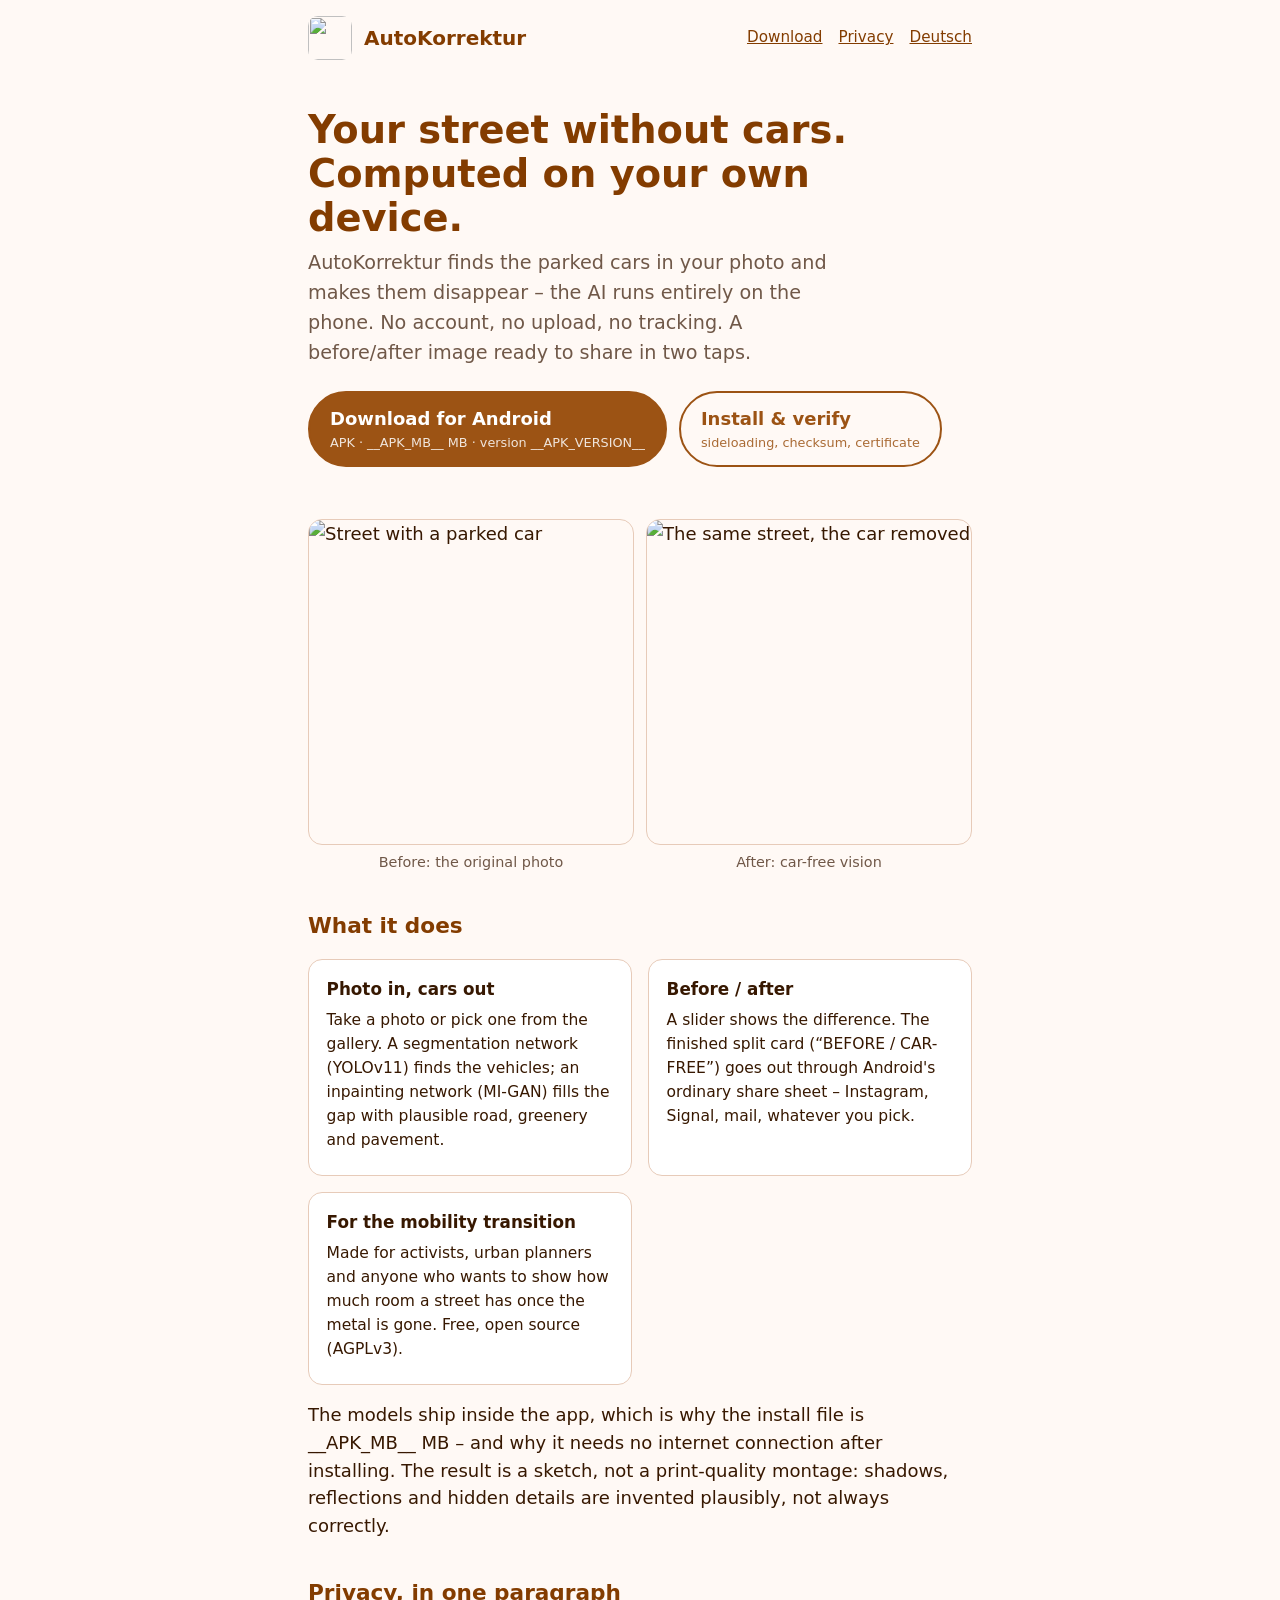
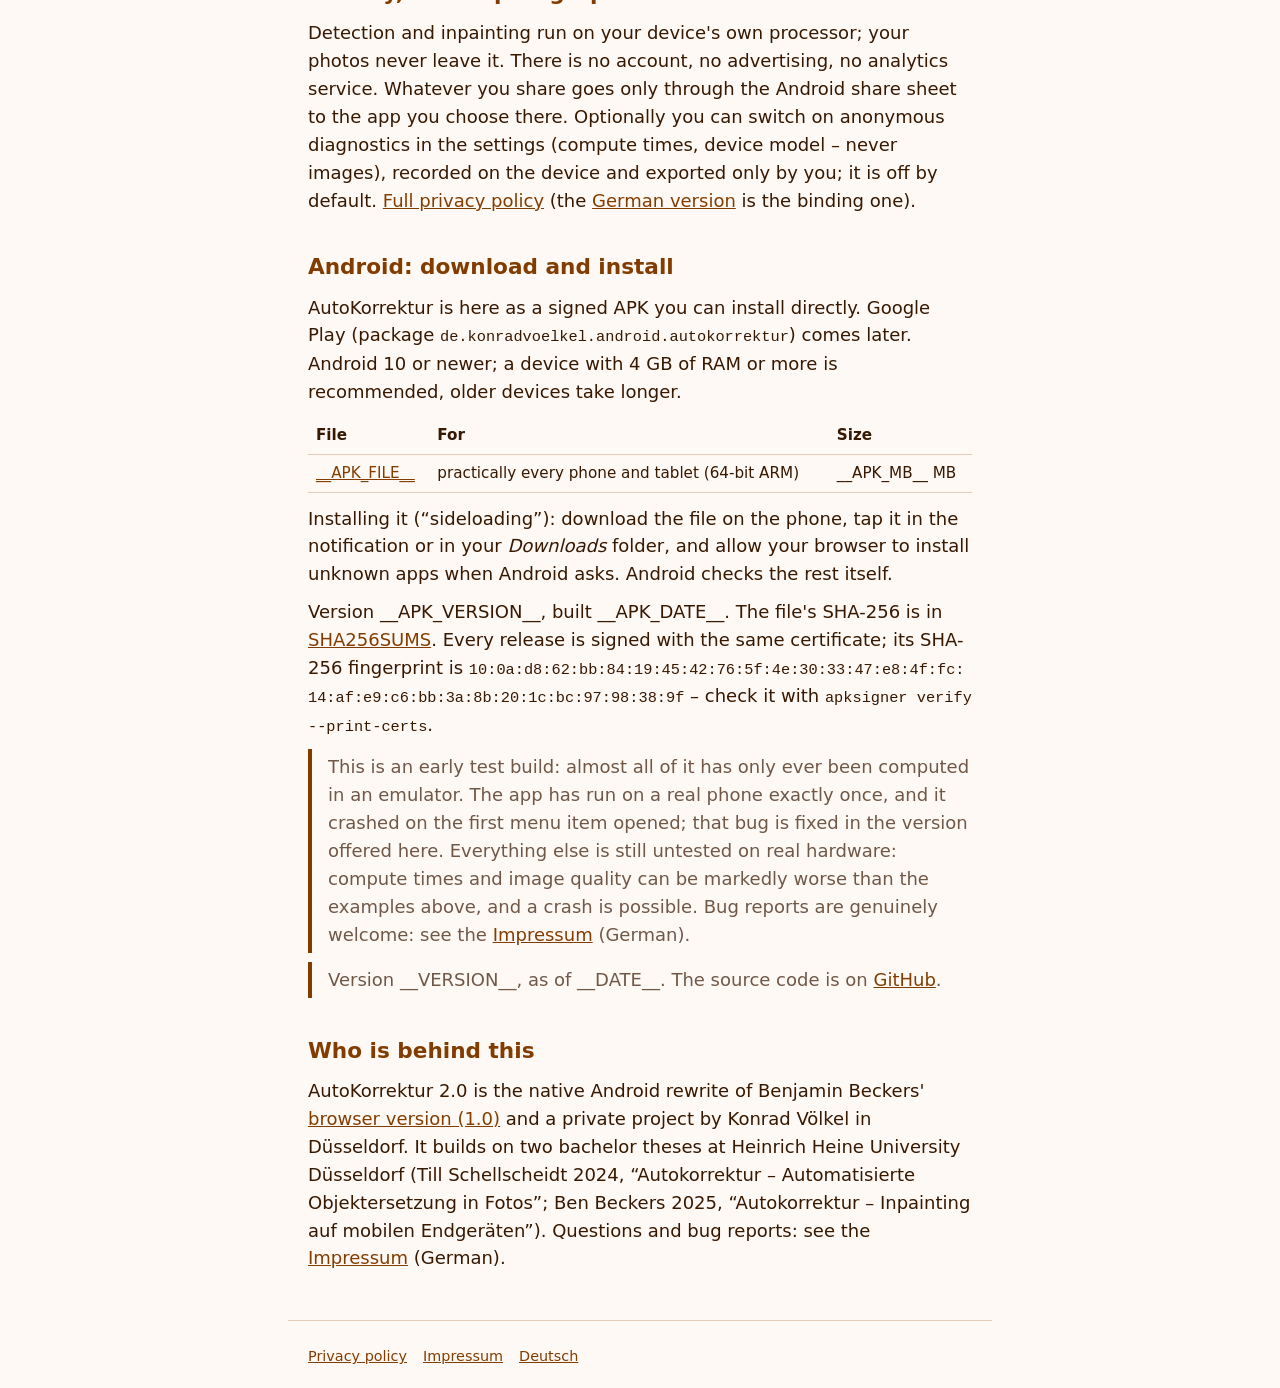
==== site/en.html @ 322f984d "fix(site): the app has run on a phone, so stop saying it hasn't Both landing pages carried "auf echt" ====
<!DOCTYPE html>
<html lang="en">
<head>
<meta charset="utf-8">
<meta name="viewport" content="width=device-width, initial-scale=1">
<title>AutoKorrektur – your street without cars, computed on your own device</title>
<meta name="description" content="AutoKorrektur removes parked cars from your photos – AI inpainting entirely on the phone, no account, no tracking. Share a before/after image. Android app.">
<!-- English version of index.html; the placeholders (double underscores) are filled by site/build.sh. -->
<link rel="stylesheet" href="site.css">
<link rel="icon" href="icons/icon.svg" type="image/svg+xml">
<link rel="alternate" hreflang="de" href="./">
</head>
<body>
<header class="site">
  <img src="icons/icon.svg" alt="" width="44" height="44">
  <a class="name" href="en.html">AutoKorrektur</a>
  <nav><a href="#android">Download</a><a href="privacy-en">Privacy</a><a href="./" lang="de" hreflang="de">Deutsch</a></nav>
</header>
<main>
  <section class="hero">
    <h1>Your street without cars. Computed on your own device.</h1>
    <p class="lede">AutoKorrektur finds the parked cars in your photo and makes them disappear – the AI runs entirely on the phone. No account, no upload, no tracking. A before/after image ready to share in two taps.</p>
    <div class="actions">
      <a class="button primary" href="download/__APK_FILE__">Download for Android<small>APK · __APK_MB__ MB · version __APK_VERSION__</small></a>
      <a class="button secondary" href="#android">Install &amp; verify<small>sideloading, checksum, certificate</small></a>
    </div>
  </section>

  <div class="pair">
    <figure><img src="img/before.png" alt="Street with a parked car" width="640" height="640"><figcaption>Before: the original photo</figcaption></figure>
    <figure><img src="img/after.png" alt="The same street, the car removed" width="640" height="640"><figcaption>After: car-free vision</figcaption></figure>
  </div>

  <h2>What it does</h2>
  <div class="cards">
    <div class="card"><h3>Photo in, cars out</h3><p>Take a photo or pick one from the gallery. A segmentation network (YOLOv11) finds the vehicles; an inpainting network (MI-GAN) fills the gap with plausible road, greenery and pavement.</p></div>
    <div class="card"><h3>Before / after</h3><p>A slider shows the difference. The finished split card (“BEFORE / CAR-FREE”) goes out through Android's ordinary share sheet – Instagram, Signal, mail, whatever you pick.</p></div>
    <div class="card"><h3>For the mobility transition</h3><p>Made for activists, urban planners and anyone who wants to show how much room a street has once the metal is gone. Free, open source (AGPLv3).</p></div>
  </div>
  <p>The models ship inside the app, which is why the install file is __APK_MB__ MB – and why it needs no internet connection after installing. The result is a sketch, not a print-quality montage: shadows, reflections and hidden details are invented plausibly, not always correctly.</p>

  <h2>Privacy, in one paragraph</h2>
  <p>Detection and inpainting run on your device's own processor; your photos never leave it. There is no account, no advertising, no analytics service. Whatever you share goes only through the Android share sheet to the app you choose there. Optionally you can switch on anonymous diagnostics in the settings (compute times, device model – never images), recorded on the device and exported only by you; it is off by default. <a href="privacy-en">Full privacy policy</a> (the <a href="privacy" lang="de">German version</a> is the binding one).</p>

  <h2 id="android">Android: download and install</h2>
  <p>AutoKorrektur is here as a signed APK you can install directly. Google Play (package <code>de.konradvoelkel.android.autokorrektur</code>) comes later. Android 10 or newer; a device with 4 GB of RAM or more is recommended, older devices take longer.</p>
  <table>
    <tr><th>File</th><th>For</th><th>Size</th></tr>
    <tr><td><a href="download/__APK_FILE__">__APK_FILE__</a></td><td>practically every phone and tablet (64-bit ARM)</td><td>__APK_MB__ MB</td></tr>
  </table>
  <p>Installing it (“sideloading”): download the file on the phone, tap it in the notification or in your <em>Downloads</em> folder, and allow your browser to install unknown apps when Android asks. Android checks the rest itself.</p>
  <p>Version __APK_VERSION__, built __APK_DATE__. The file's SHA-256 is in <a href="download/SHA256SUMS">SHA256SUMS</a>. Every release is signed with the same certificate; its SHA-256 fingerprint is <span class="mono sum">10:0a:d8:62:bb:84:19:45:42:76:5f:4e:30:33:47:e8:4f:fc:14:af:e9:c6:bb:3a:8b:20:1c:bc:97:98:38:9f</span> – check it with <code>apksigner verify --print-certs</code>.</p>
  <p class="note">This is an early test build: almost all of it has only ever been computed in an emulator. The app has run on a real phone exactly once, and it crashed on the first menu item opened; that bug is fixed in the version offered here. Everything else is still untested on real hardware: compute times and image quality can be markedly worse than the examples above, and a crash is possible. Bug reports are genuinely welcome: see the <a href="impressum">Impressum</a> (German).</p>
  <p class="note">Version __VERSION__, as of __DATE__. The source code is on <a href="https://github.com/konradvoelkel/AutoKorrektur">GitHub</a>.</p>

  <h2>Who is behind this</h2>
  <p>AutoKorrektur 2.0 is the native Android rewrite of Benjamin Beckers' <a href="https://github.com/BenB2/AutoKorrektur">browser version (1.0)</a> and a private project by Konrad Völkel in Düsseldorf. It builds on two bachelor theses at Heinrich Heine University Düsseldorf (Till Schellscheidt 2024, “Autokorrektur – Automatisierte Objektersetzung in Fotos”; Ben Beckers 2025, “Autokorrektur – Inpainting auf mobilen Endgeräten”). Questions and bug reports: see the <a href="impressum">Impressum</a> (German).</p>
</main>
<footer class="site">
  <a href="privacy-en">Privacy policy</a><a href="impressum">Impressum</a><a href="./" lang="de">Deutsch</a>
</footer>
</body>
</html>
---- site/site.css ----
/* autokorrektur.org -- the landing, privacy and Impressum pages. Palette: BRANDING.md, hue 55°
   (orange). Every tone is oklch(L C 55) with only L and C moved; if something doesn't fit, move
   L/C for the whole set instead of patching one value. No external resource (the site's CSP is
   default-src 'self', server repo role autokorrektur). Same layout as laberampel.de's site.css. */
:root {
  color-scheme: light dark;
  --brand: oklch(0.52 0.12 55);          /* #9c5313 -- white on it is 5.7:1 */
  --primary: oklch(0.52 0.12 55);
  --on-primary: #fff;
  --primary-container: oklch(0.95 0.03 55);
  --bg: oklch(0.985 0.008 55);
  --surface: #fff;
  --surface-2: oklch(0.95 0.03 55);
  --ink: oklch(0.25 0.06 55);
  --muted: oklch(0.48 0.04 55);
  --outline: oklch(0.86 0.04 55);
  --accent: oklch(0.44 0.12 55);
  --focus: #0072B2;
  --font: system-ui, -apple-system, "Segoe UI", Roboto, "Noto Sans", sans-serif;
}
@media (prefers-color-scheme: dark) {
  :root { --primary: oklch(0.75 0.12 55); --on-primary: oklch(0.25 0.06 55);
    --primary-container: oklch(0.38 0.09 55);
    --bg: oklch(0.18 0.02 55); --surface: oklch(0.22 0.025 55); --surface-2: oklch(0.26 0.03 55);
    --ink: oklch(0.93 0.02 55); --muted: oklch(0.75 0.02 55);
    --outline: oklch(0.35 0.03 55); --accent: oklch(0.75 0.12 55); }
}
* { box-sizing: border-box; }
body { margin: 0; background: var(--bg); color: var(--ink); font: 18px/1.55 var(--font); }
a { color: var(--accent); }
a:focus-visible, .button:focus-visible { outline: 3px solid var(--focus); outline-offset: 2px; }
main, header.site, footer.site { max-width: 44rem; margin-inline: auto; padding-inline: 1.25rem; }
/* flex-wrap, and a nav that drops to its own full-width row once it no longer fits beside the
   name: without it the three nav links pushed the header to 480 px and every page scrolled
   sideways on a 375 px phone -- the whole site, not just the landing page. */
header.site { display: flex; align-items: center; gap: .75rem; padding-block: 1rem; flex-wrap: wrap; }
header.site img { width: 44px; height: 44px; border-radius: 10px; }
header.site .name { font-weight: 700; font-size: 1.25rem; color: var(--accent); text-decoration: none; }
header.site nav { margin-left: auto; font-size: .95rem; display: flex; flex-wrap: wrap; gap: 0 1rem; }
header.site nav a { margin-left: 0; }
@media (max-width: 26rem) { header.site nav { margin-left: 0; width: 100%; } }
.hero { padding: 2rem 0 1rem; }
.hero h1 { font-size: 2.4rem; line-height: 1.15; margin: 0 0 .5rem; color: var(--accent); }
.hero .lede { font-size: 1.2rem; color: var(--muted); margin: 0 0 1.5rem; max-width: 34rem; }
.actions { display: flex; flex-wrap: wrap; gap: .75rem; margin: 1rem 0; }
.button { display: inline-block; padding: .75rem 1.25rem; border-radius: 999px; font-weight: 600;
  text-decoration: none; border: 2px solid var(--primary); }
.button.primary { background: var(--primary); color: var(--on-primary); }
.button.secondary { color: var(--primary); background: transparent; }
.button small { display: block; font-weight: 400; font-size: .8rem; opacity: .85; }
h2 { font-size: 1.35rem; margin: 2.25rem 0 .5rem; color: var(--accent); }
h3 { font-size: 1.05rem; margin: 1.25rem 0 .25rem; }
/* German compounds do not fit a 375 px phone at heading sizes: "Datenschutzerklärung" alone
   pushed /privacy 5 px wide. hyphens: auto breaks them at syllables where the browser has the
   dictionary (the pages carry lang=de/en); break-word is only the net that keeps the page from
   scrolling sideways when it does not, and the smaller headings below keep it from firing. */
h1, h2, h3 { overflow-wrap: break-word; hyphens: auto; }
p, li { margin: .6rem 0; }
.note { border-left: 4px solid var(--accent); padding: .25rem 0 .25rem 1rem; color: var(--muted); }
.cards { display: grid; gap: 1rem; grid-template-columns: repeat(auto-fit, minmax(14rem, 1fr)); margin: 1rem 0; }
.card { background: var(--surface); border: 1px solid var(--outline); border-radius: 14px; padding: 1rem 1.1rem; }
.card h3 { margin-top: 0; }
.card p { margin: .4rem 0; font-size: .97rem; }
/* before/after pair from media/ */
.pair { display: grid; gap: .75rem; grid-template-columns: repeat(auto-fit, minmax(14rem, 1fr)); margin: 1.25rem 0; }
.pair figure { margin: 0; }
.pair img { width: 100%; height: auto; border-radius: 14px; border: 1px solid var(--outline); display: block; }
.pair figcaption { font-size: .9rem; color: var(--muted); text-align: center; margin-top: .35rem; }
/* overflow-wrap: the package name is one 38-character token and pushed the landing pages past
   the edge on a 320 px phone. */
code, .mono { font-family: ui-monospace, SFMono-Regular, Menlo, Consolas, monospace; font-size: .85em;
  overflow-wrap: anywhere; }
.sum { word-break: break-all; }
table { border-collapse: collapse; width: 100%; font-size: .95rem; margin: .75rem 0; }
th, td { text-align: left; padding: .4rem .5rem; border-bottom: 1px solid var(--outline); vertical-align: top; }
footer.site { margin-top: 3rem; padding-block: 1.5rem; border-top: 1px solid var(--outline); color: var(--muted); font-size: .9rem; }
footer.site a { margin-right: 1rem; }
/* privacy*.html are pandoc output: give their title the hero look */
.doc h1 { font-size: 2rem; line-height: 1.2; margin: 1.5rem 0 .5rem; color: var(--accent); }
.doc h2 { font-size: 1.3rem; }
.doc hr { border: 0; border-top: 1px solid var(--outline); margin: 1.5rem 0; }
address { font-style: normal; }

/* Phone width. Last in the file on purpose: `.doc h1` is defined further up but *after* where this
   block used to sit, and on equal specificity the later rule wins -- the override silently did
   nothing until it moved down here. */
@media (max-width: 26rem) {
  .hero h1 { font-size: 2rem; }
  .doc h1 { font-size: 1.6rem; }
}
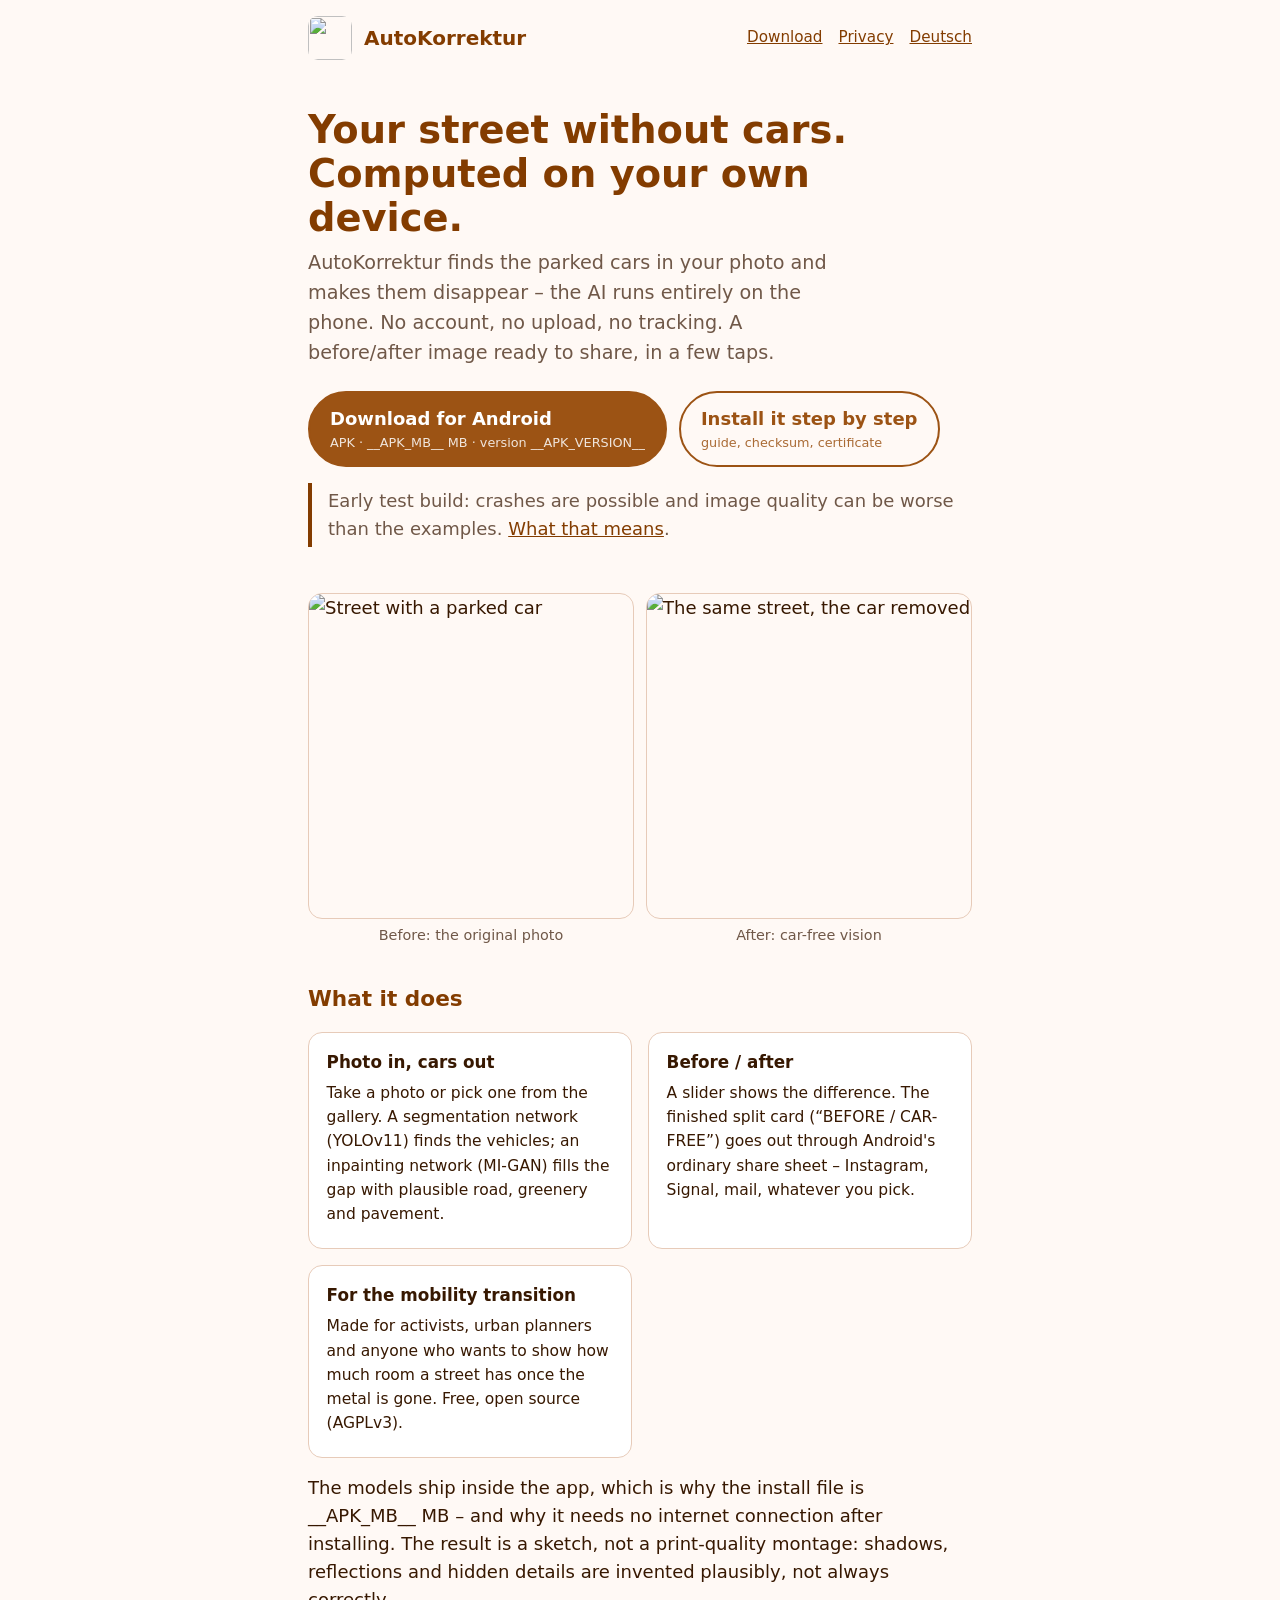
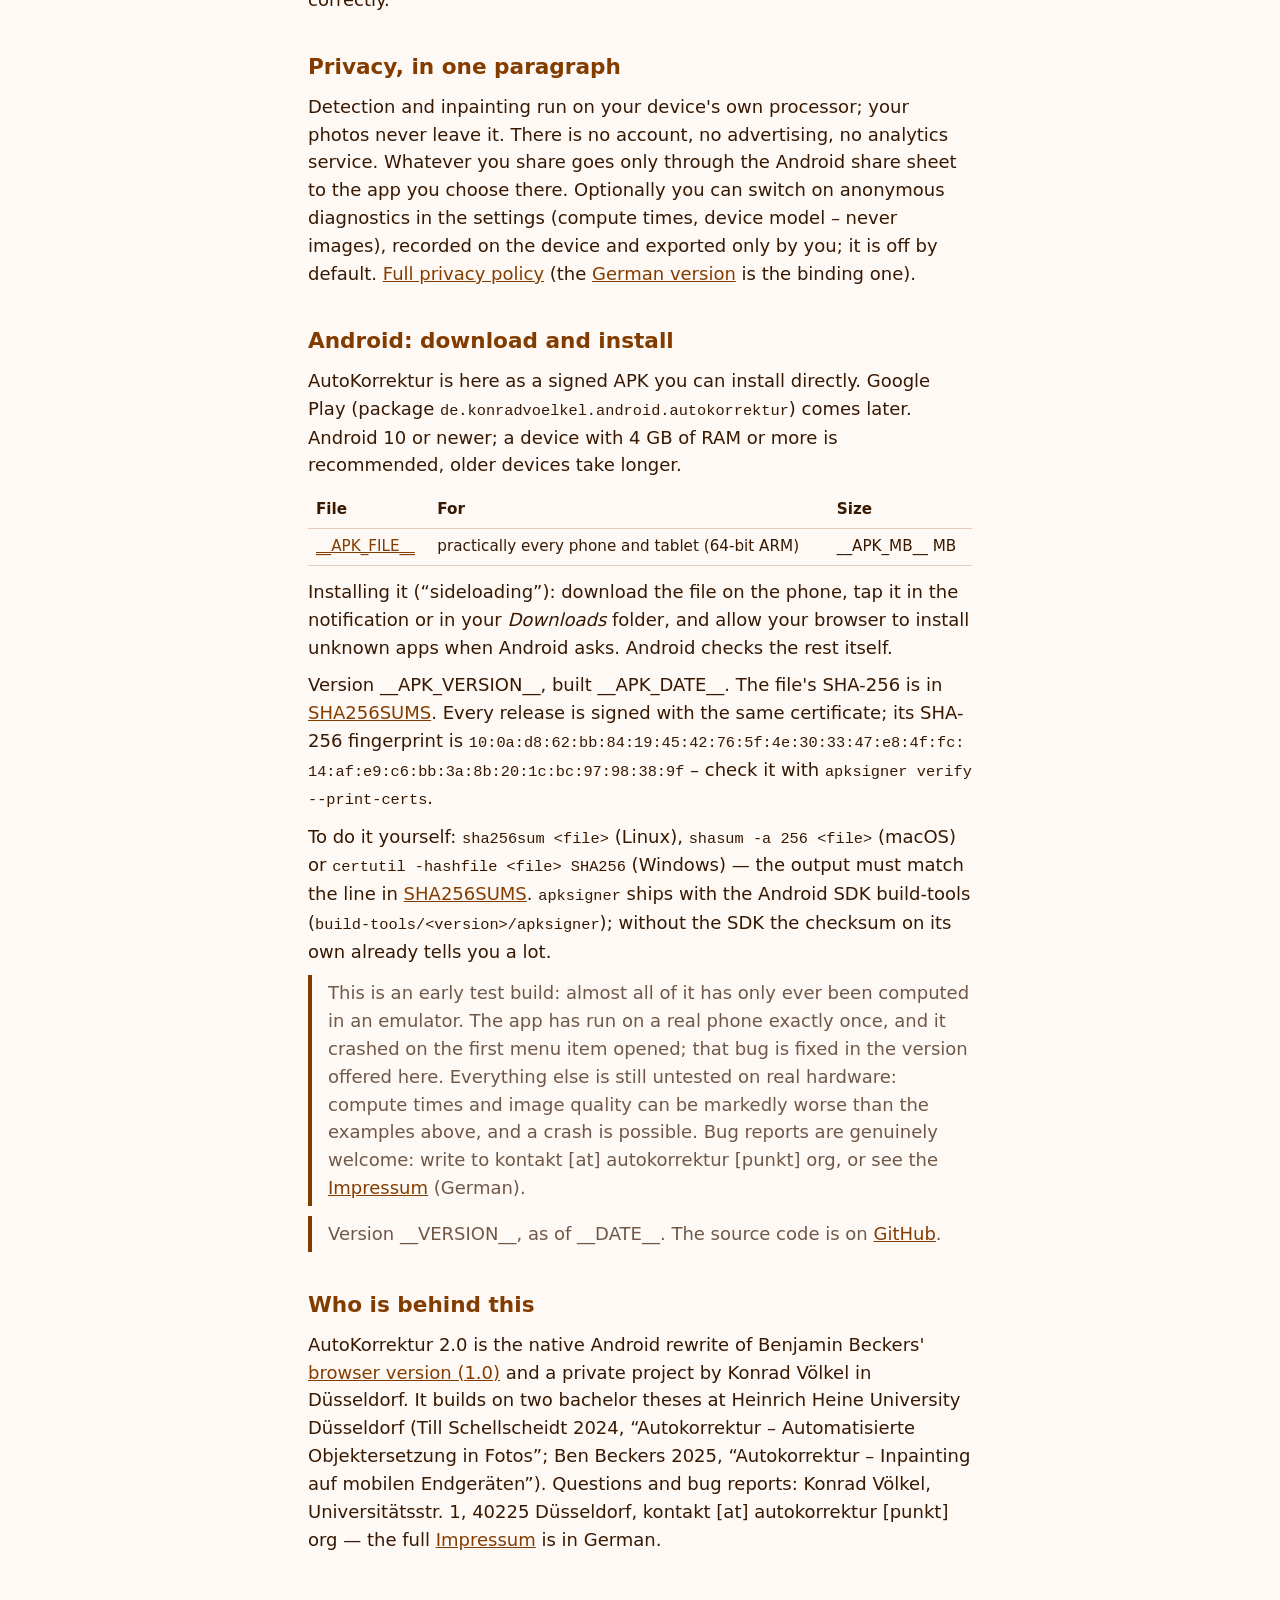
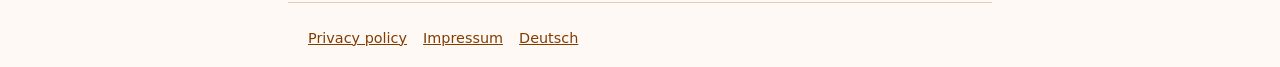
==== commit 534500cf: "feat(site): risk next to the button, plain words, and a reachable contact Five findings from usabili" ====
--- a/site/en.html
+++ b/site/en.html
@@ -19,11 +19,12 @@
 <main>
   <section class="hero">
     <h1>Your street without cars. Computed on your own device.</h1>
-    <p class="lede">AutoKorrektur finds the parked cars in your photo and makes them disappear – the AI runs entirely on the phone. No account, no upload, no tracking. A before/after image ready to share in two taps.</p>
+    <p class="lede">AutoKorrektur finds the parked cars in your photo and makes them disappear – the AI runs entirely on the phone. No account, no upload, no tracking. A before/after image ready to share, in a few taps.</p>
     <div class="actions">
       <a class="button primary" href="download/__APK_FILE__">Download for Android<small>APK · __APK_MB__ MB · version __APK_VERSION__</small></a>
-      <a class="button secondary" href="#android">Install &amp; verify<small>sideloading, checksum, certificate</small></a>
+      <a class="button secondary" href="#android">Install it step by step<small>guide, checksum, certificate</small></a>
     </div>
+    <p class="note">Early test build: crashes are possible and image quality can be worse than the examples. <a href="#android">What that means</a>.</p>
   </section>
 
   <div class="pair">
@@ -50,11 +51,12 @@
   </table>
   <p>Installing it (“sideloading”): download the file on the phone, tap it in the notification or in your <em>Downloads</em> folder, and allow your browser to install unknown apps when Android asks. Android checks the rest itself.</p>
   <p>Version __APK_VERSION__, built __APK_DATE__. The file's SHA-256 is in <a href="download/SHA256SUMS">SHA256SUMS</a>. Every release is signed with the same certificate; its SHA-256 fingerprint is <span class="mono sum">10:0a:d8:62:bb:84:19:45:42:76:5f:4e:30:33:47:e8:4f:fc:14:af:e9:c6:bb:3a:8b:20:1c:bc:97:98:38:9f</span> – check it with <code>apksigner verify --print-certs</code>.</p>
-  <p class="note">This is an early test build: almost all of it has only ever been computed in an emulator. The app has run on a real phone exactly once, and it crashed on the first menu item opened; that bug is fixed in the version offered here. Everything else is still untested on real hardware: compute times and image quality can be markedly worse than the examples above, and a crash is possible. Bug reports are genuinely welcome: see the <a href="impressum">Impressum</a> (German).</p>
+  <p>To do it yourself: <code>sha256sum &lt;file&gt;</code> (Linux), <code>shasum -a 256 &lt;file&gt;</code> (macOS) or <code>certutil -hashfile &lt;file&gt; SHA256</code> (Windows) — the output must match the line in <a href="download/SHA256SUMS">SHA256SUMS</a>. <code>apksigner</code> ships with the Android SDK build-tools (<code>build-tools/&lt;version&gt;/apksigner</code>); without the SDK the checksum on its own already tells you a lot.</p>
+  <p class="note">This is an early test build: almost all of it has only ever been computed in an emulator. The app has run on a real phone exactly once, and it crashed on the first menu item opened; that bug is fixed in the version offered here. Everything else is still untested on real hardware: compute times and image quality can be markedly worse than the examples above, and a crash is possible. Bug reports are genuinely welcome: write to kontakt [at] autokorrektur [punkt] org, or see the <a href="impressum">Impressum</a> (German).</p>
   <p class="note">Version __VERSION__, as of __DATE__. The source code is on <a href="https://github.com/konradvoelkel/AutoKorrektur">GitHub</a>.</p>
 
   <h2>Who is behind this</h2>
-  <p>AutoKorrektur 2.0 is the native Android rewrite of Benjamin Beckers' <a href="https://github.com/BenB2/AutoKorrektur">browser version (1.0)</a> and a private project by Konrad Völkel in Düsseldorf. It builds on two bachelor theses at Heinrich Heine University Düsseldorf (Till Schellscheidt 2024, “Autokorrektur – Automatisierte Objektersetzung in Fotos”; Ben Beckers 2025, “Autokorrektur – Inpainting auf mobilen Endgeräten”). Questions and bug reports: see the <a href="impressum">Impressum</a> (German).</p>
+  <p>AutoKorrektur 2.0 is the native Android rewrite of Benjamin Beckers' <a href="https://github.com/BenB2/AutoKorrektur">browser version (1.0)</a> and a private project by Konrad Völkel in Düsseldorf. It builds on two bachelor theses at Heinrich Heine University Düsseldorf (Till Schellscheidt 2024, “Autokorrektur – Automatisierte Objektersetzung in Fotos”; Ben Beckers 2025, “Autokorrektur – Inpainting auf mobilen Endgeräten”). Questions and bug reports: Konrad Völkel, Universitätsstr. 1, 40225 Düsseldorf, kontakt [at] autokorrektur [punkt] org — the full <a href="impressum">Impressum</a> is in German.</p>
 </main>
 <footer class="site">
   <a href="privacy-en">Privacy policy</a><a href="impressum">Impressum</a><a href="./" lang="de">Deutsch</a>
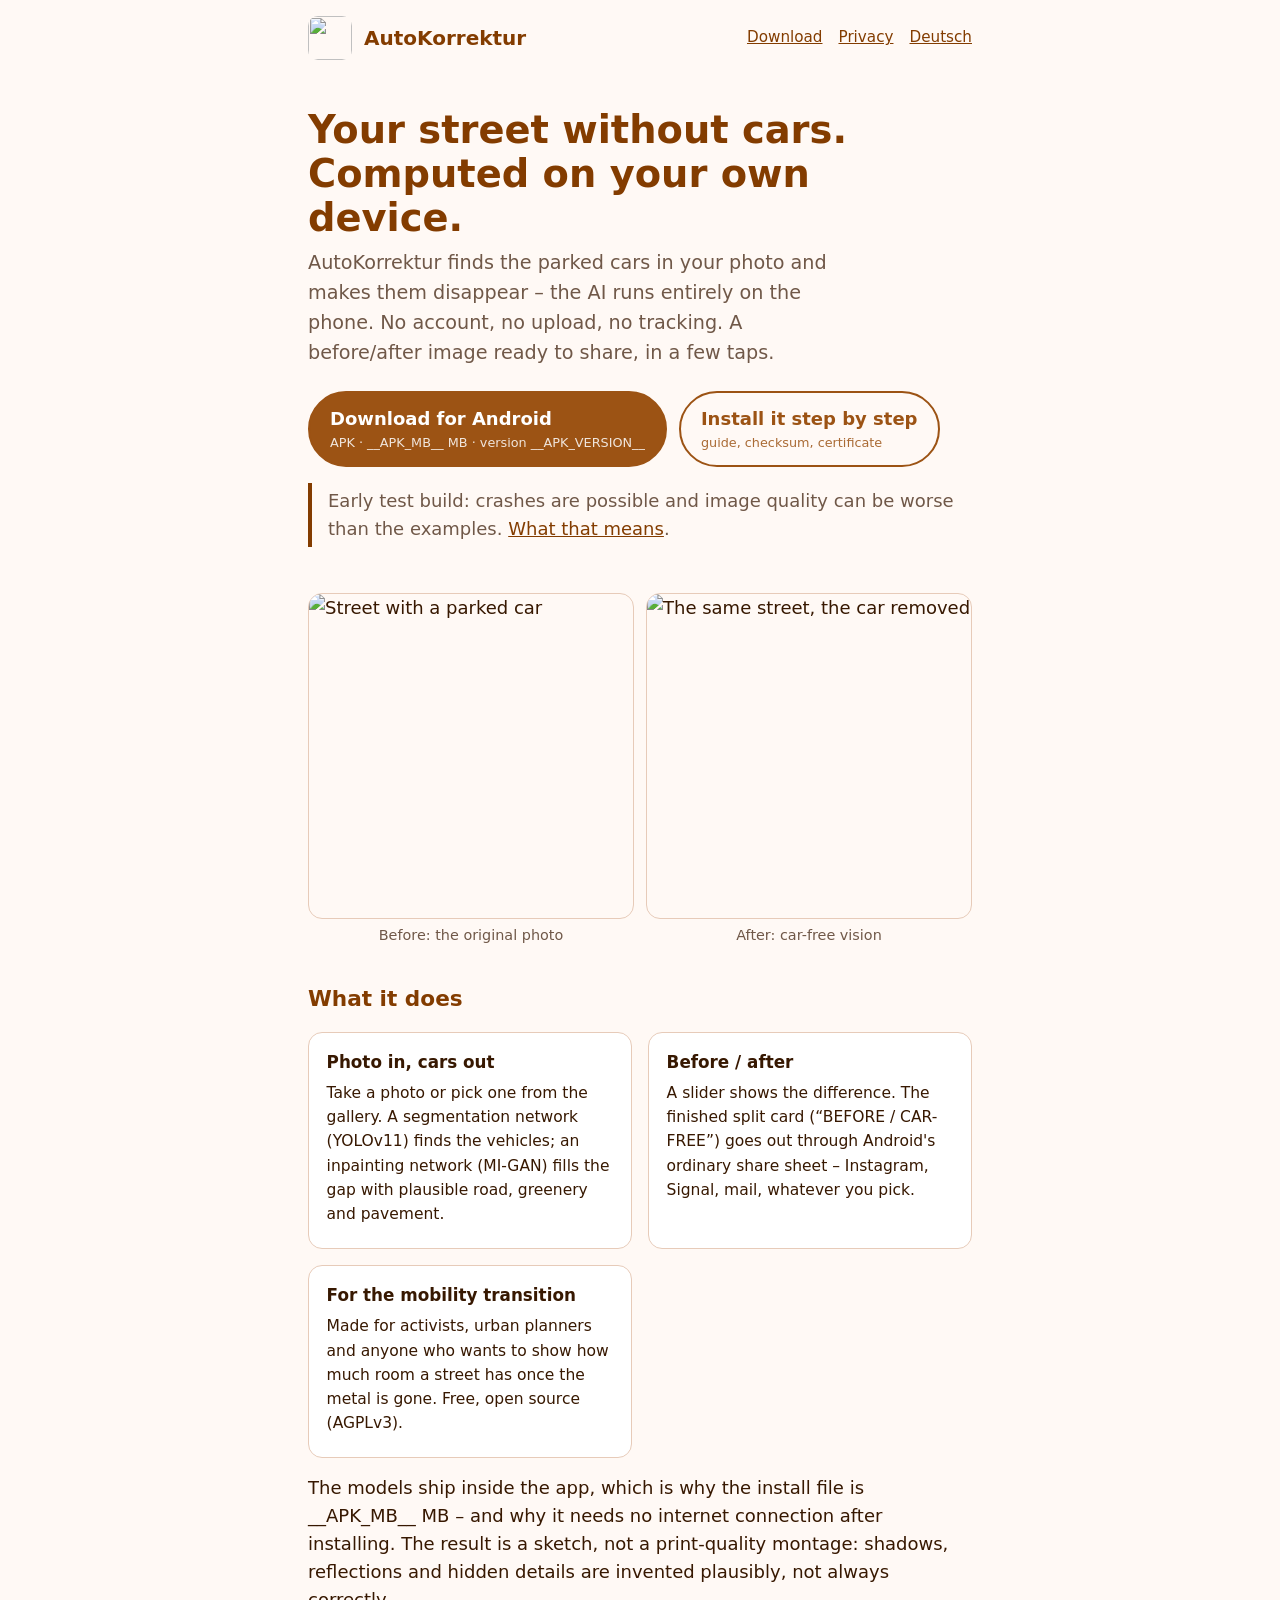
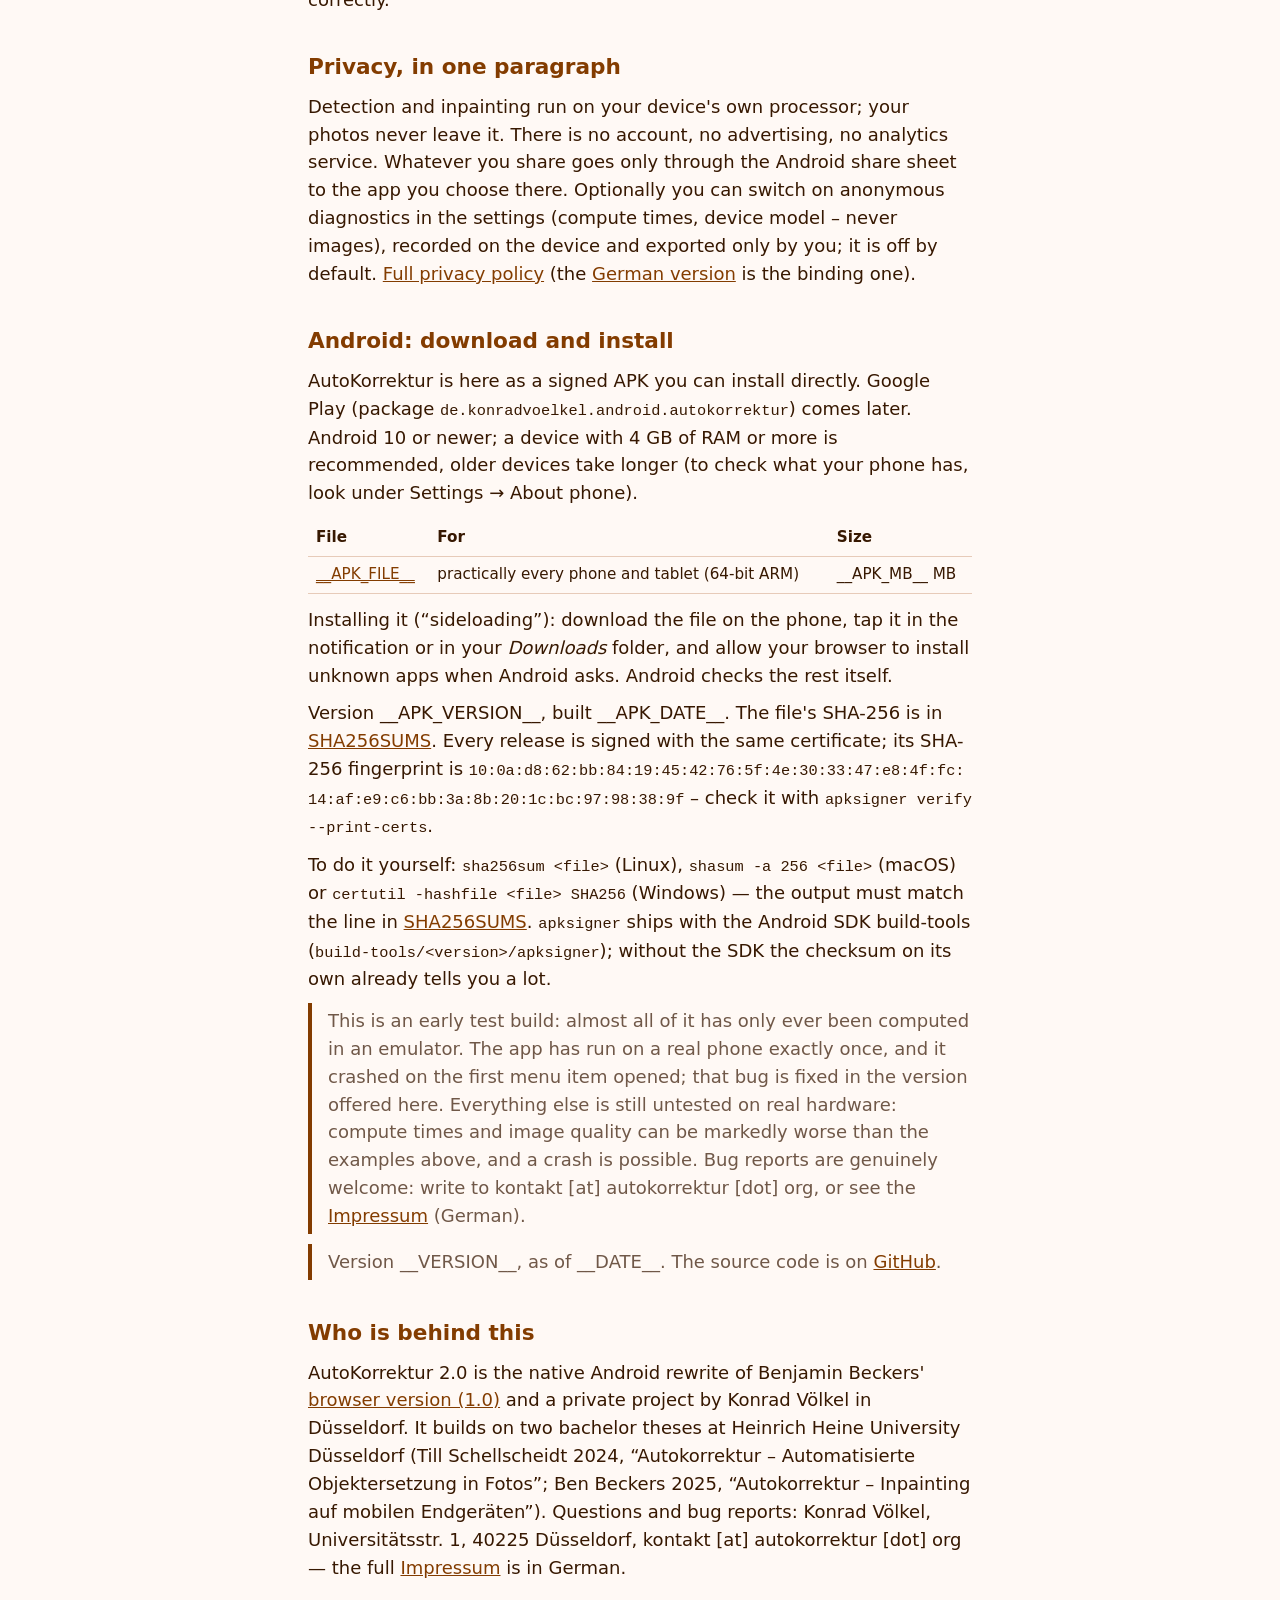
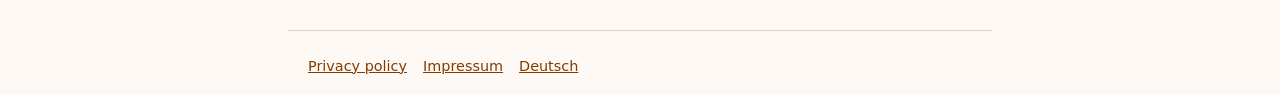
==== commit d954258a: "feat(site): a link that lands where it promised Three findings from usability run 002, both language" ====
--- a/site/en.html
+++ b/site/en.html
@@ -24,7 +24,7 @@
       <a class="button primary" href="download/__APK_FILE__">Download for Android<small>APK · __APK_MB__ MB · version __APK_VERSION__</small></a>
       <a class="button secondary" href="#android">Install it step by step<small>guide, checksum, certificate</small></a>
     </div>
-    <p class="note">Early test build: crashes are possible and image quality can be worse than the examples. <a href="#android">What that means</a>.</p>
+    <p class="note">Early test build: crashes are possible and image quality can be worse than the examples. <a href="#testbuild">What that means</a>.</p>
   </section>
 
   <div class="pair">
@@ -44,7 +44,7 @@
   <p>Detection and inpainting run on your device's own processor; your photos never leave it. There is no account, no advertising, no analytics service. Whatever you share goes only through the Android share sheet to the app you choose there. Optionally you can switch on anonymous diagnostics in the settings (compute times, device model – never images), recorded on the device and exported only by you; it is off by default. <a href="privacy-en">Full privacy policy</a> (the <a href="privacy" lang="de">German version</a> is the binding one).</p>
 
   <h2 id="android">Android: download and install</h2>
-  <p>AutoKorrektur is here as a signed APK you can install directly. Google Play (package <code>de.konradvoelkel.android.autokorrektur</code>) comes later. Android 10 or newer; a device with 4 GB of RAM or more is recommended, older devices take longer.</p>
+  <p>AutoKorrektur is here as a signed APK you can install directly. Google Play (package <code>de.konradvoelkel.android.autokorrektur</code>) comes later. Android 10 or newer; a device with 4 GB of RAM or more is recommended, older devices take longer (to check what your phone has, look under Settings → About phone).</p>
   <table>
     <tr><th>File</th><th>For</th><th>Size</th></tr>
     <tr><td><a href="download/__APK_FILE__">__APK_FILE__</a></td><td>practically every phone and tablet (64-bit ARM)</td><td>__APK_MB__ MB</td></tr>
@@ -52,11 +52,11 @@
   <p>Installing it (“sideloading”): download the file on the phone, tap it in the notification or in your <em>Downloads</em> folder, and allow your browser to install unknown apps when Android asks. Android checks the rest itself.</p>
   <p>Version __APK_VERSION__, built __APK_DATE__. The file's SHA-256 is in <a href="download/SHA256SUMS">SHA256SUMS</a>. Every release is signed with the same certificate; its SHA-256 fingerprint is <span class="mono sum">10:0a:d8:62:bb:84:19:45:42:76:5f:4e:30:33:47:e8:4f:fc:14:af:e9:c6:bb:3a:8b:20:1c:bc:97:98:38:9f</span> – check it with <code>apksigner verify --print-certs</code>.</p>
   <p>To do it yourself: <code>sha256sum &lt;file&gt;</code> (Linux), <code>shasum -a 256 &lt;file&gt;</code> (macOS) or <code>certutil -hashfile &lt;file&gt; SHA256</code> (Windows) — the output must match the line in <a href="download/SHA256SUMS">SHA256SUMS</a>. <code>apksigner</code> ships with the Android SDK build-tools (<code>build-tools/&lt;version&gt;/apksigner</code>); without the SDK the checksum on its own already tells you a lot.</p>
-  <p class="note">This is an early test build: almost all of it has only ever been computed in an emulator. The app has run on a real phone exactly once, and it crashed on the first menu item opened; that bug is fixed in the version offered here. Everything else is still untested on real hardware: compute times and image quality can be markedly worse than the examples above, and a crash is possible. Bug reports are genuinely welcome: write to kontakt [at] autokorrektur [punkt] org, or see the <a href="impressum">Impressum</a> (German).</p>
+  <p class="note" id="testbuild">This is an early test build: almost all of it has only ever been computed in an emulator. The app has run on a real phone exactly once, and it crashed on the first menu item opened; that bug is fixed in the version offered here. Everything else is still untested on real hardware: compute times and image quality can be markedly worse than the examples above, and a crash is possible. Bug reports are genuinely welcome: write to kontakt [at] autokorrektur [dot] org, or see the <a href="impressum">Impressum</a> (German).</p>
   <p class="note">Version __VERSION__, as of __DATE__. The source code is on <a href="https://github.com/konradvoelkel/AutoKorrektur">GitHub</a>.</p>
 
   <h2>Who is behind this</h2>
-  <p>AutoKorrektur 2.0 is the native Android rewrite of Benjamin Beckers' <a href="https://github.com/BenB2/AutoKorrektur">browser version (1.0)</a> and a private project by Konrad Völkel in Düsseldorf. It builds on two bachelor theses at Heinrich Heine University Düsseldorf (Till Schellscheidt 2024, “Autokorrektur – Automatisierte Objektersetzung in Fotos”; Ben Beckers 2025, “Autokorrektur – Inpainting auf mobilen Endgeräten”). Questions and bug reports: Konrad Völkel, Universitätsstr. 1, 40225 Düsseldorf, kontakt [at] autokorrektur [punkt] org — the full <a href="impressum">Impressum</a> is in German.</p>
+  <p>AutoKorrektur 2.0 is the native Android rewrite of Benjamin Beckers' <a href="https://github.com/BenB2/AutoKorrektur">browser version (1.0)</a> and a private project by Konrad Völkel in Düsseldorf. It builds on two bachelor theses at Heinrich Heine University Düsseldorf (Till Schellscheidt 2024, “Autokorrektur – Automatisierte Objektersetzung in Fotos”; Ben Beckers 2025, “Autokorrektur – Inpainting auf mobilen Endgeräten”). Questions and bug reports: Konrad Völkel, Universitätsstr. 1, 40225 Düsseldorf, kontakt [at] autokorrektur [dot] org — the full <a href="impressum">Impressum</a> is in German.</p>
 </main>
 <footer class="site">
   <a href="privacy-en">Privacy policy</a><a href="impressum">Impressum</a><a href="./" lang="de">Deutsch</a>
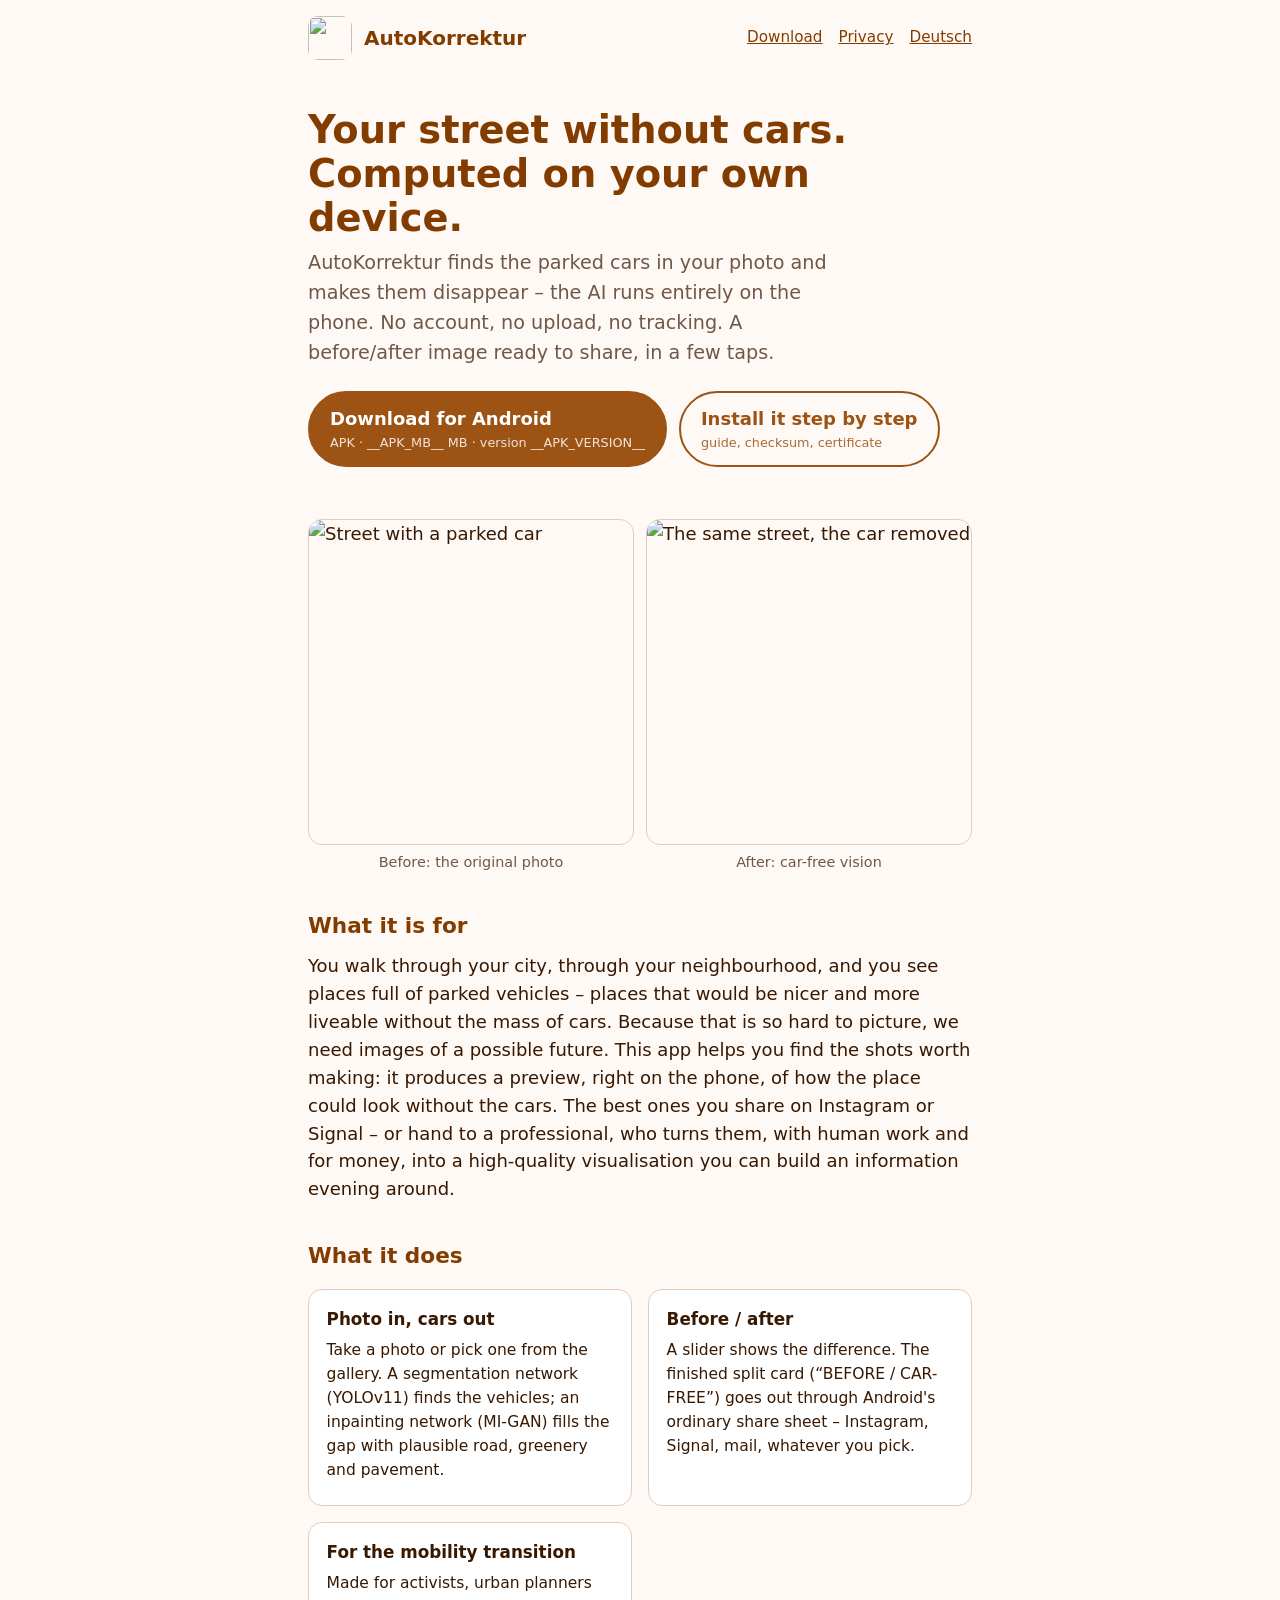
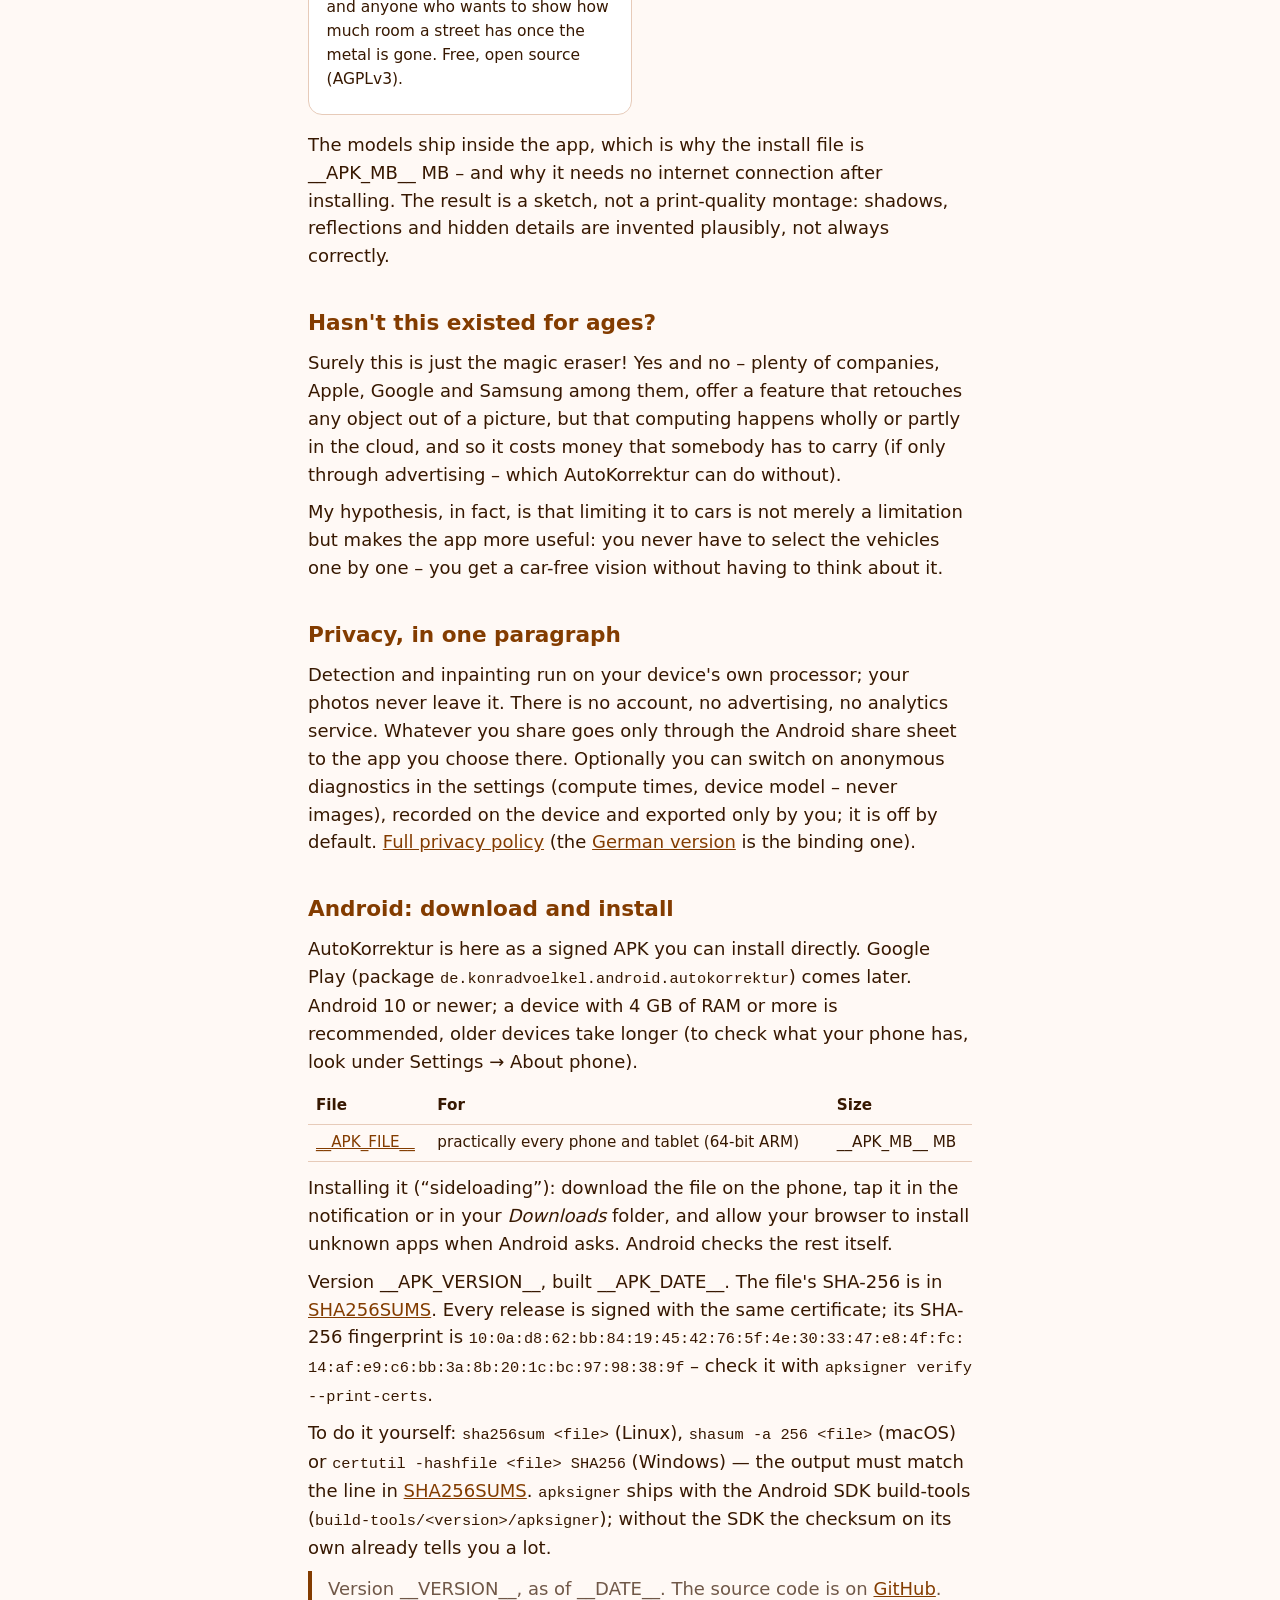
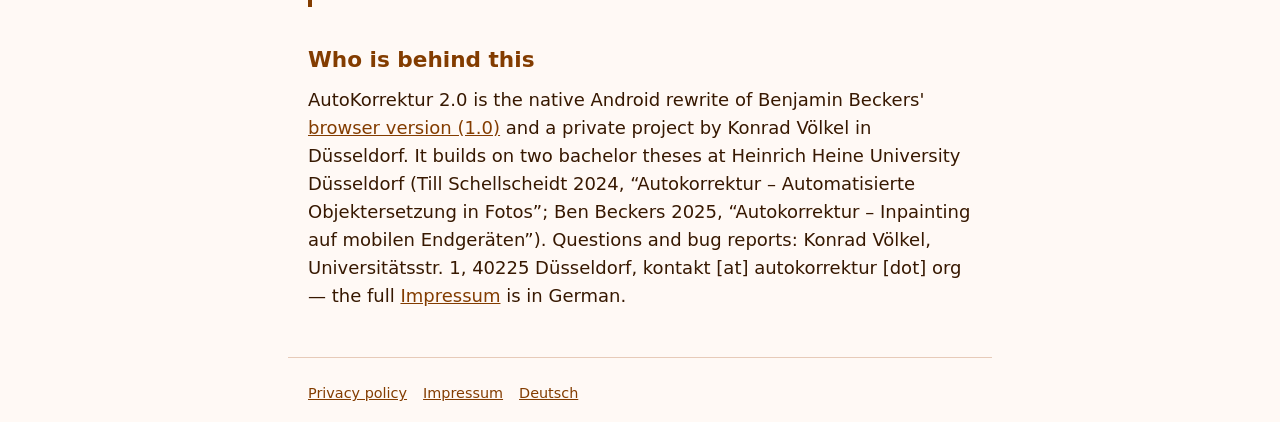
==== commit 6fa70819: "feat(site): sagen, wofür das gut ist — und die Testbuild-Hinweise streichen Zwei neue Abschnitte vom" ====
--- a/site/en.html
+++ b/site/en.html
@@ -8,7 +8,24 @@
 <!-- English version of index.html; the placeholders (double underscores) are filled by site/build.sh. -->
 <link rel="stylesheet" href="site.css">
 <link rel="icon" href="icons/icon.svg" type="image/svg+xml">
-<link rel="alternate" hreflang="de" href="./">
+<link rel="canonical" href="__BASE_URL__/en.html">
+<link rel="alternate" hreflang="en" href="__BASE_URL__/en.html">
+<link rel="alternate" hreflang="de" href="__BASE_URL__/">
+<link rel="alternate" hreflang="x-default" href="__BASE_URL__/">
+<!-- See index.html for why these are here and why the card image has no text on it. -->
+<meta property="og:type" content="website">
+<meta property="og:site_name" content="AutoKorrektur">
+<meta property="og:locale" content="en_GB">
+<meta property="og:locale:alternate" content="de_DE">
+<meta property="og:url" content="__BASE_URL__/en.html">
+<meta property="og:title" content="AutoKorrektur – your street without cars">
+<meta property="og:description" content="Removes parked cars from your photos. The AI runs entirely on your phone – no account, no tracking, nothing uploaded.">
+<meta property="og:image" content="__BASE_URL__/img/og-card.jpg">
+<meta property="og:image:type" content="image/jpeg">
+<meta property="og:image:width" content="1200">
+<meta property="og:image:height" content="630">
+<meta property="og:image:alt" content="The same street twice: parked cars on the left, none on the right.">
+<meta name="twitter:card" content="summary_large_image">
 </head>
 <body>
 <header class="site">
@@ -24,13 +41,15 @@
       <a class="button primary" href="download/__APK_FILE__">Download for Android<small>APK · __APK_MB__ MB · version __APK_VERSION__</small></a>
       <a class="button secondary" href="#android">Install it step by step<small>guide, checksum, certificate</small></a>
     </div>
-    <p class="note">Early test build: crashes are possible and image quality can be worse than the examples. <a href="#testbuild">What that means</a>.</p>
   </section>
 
   <div class="pair">
     <figure><img src="img/before.png" alt="Street with a parked car" width="640" height="640"><figcaption>Before: the original photo</figcaption></figure>
     <figure><img src="img/after.png" alt="The same street, the car removed" width="640" height="640"><figcaption>After: car-free vision</figcaption></figure>
   </div>
+
+  <h2>What it is for</h2>
+  <p>You walk through your city, through your neighbourhood, and you see places full of parked vehicles – places that would be nicer and more liveable without the mass of cars. Because that is so hard to picture, we need images of a possible future. This app helps you find the shots worth making: it produces a preview, right on the phone, of how the place could look without the cars. The best ones you share on Instagram or Signal – or hand to a professional, who turns them, with human work and for money, into a high-quality visualisation you can build an information evening around.</p>
 
   <h2>What it does</h2>
   <div class="cards">
@@ -39,6 +58,10 @@
     <div class="card"><h3>For the mobility transition</h3><p>Made for activists, urban planners and anyone who wants to show how much room a street has once the metal is gone. Free, open source (AGPLv3).</p></div>
   </div>
   <p>The models ship inside the app, which is why the install file is __APK_MB__ MB – and why it needs no internet connection after installing. The result is a sketch, not a print-quality montage: shadows, reflections and hidden details are invented plausibly, not always correctly.</p>
+
+  <h2>Hasn't this existed for ages?</h2>
+  <p>Surely this is just the magic eraser! Yes and no – plenty of companies, Apple, Google and Samsung among them, offer a feature that retouches any object out of a picture, but that computing happens wholly or partly in the cloud, and so it costs money that somebody has to carry (if only through advertising – which AutoKorrektur can do without).</p>
+  <p>My hypothesis, in fact, is that limiting it to cars is not merely a limitation but makes the app more useful: you never have to select the vehicles one by one – you get a car-free vision without having to think about it.</p>
 
   <h2>Privacy, in one paragraph</h2>
   <p>Detection and inpainting run on your device's own processor; your photos never leave it. There is no account, no advertising, no analytics service. Whatever you share goes only through the Android share sheet to the app you choose there. Optionally you can switch on anonymous diagnostics in the settings (compute times, device model – never images), recorded on the device and exported only by you; it is off by default. <a href="privacy-en">Full privacy policy</a> (the <a href="privacy" lang="de">German version</a> is the binding one).</p>
@@ -52,7 +75,6 @@
   <p>Installing it (“sideloading”): download the file on the phone, tap it in the notification or in your <em>Downloads</em> folder, and allow your browser to install unknown apps when Android asks. Android checks the rest itself.</p>
   <p>Version __APK_VERSION__, built __APK_DATE__. The file's SHA-256 is in <a href="download/SHA256SUMS">SHA256SUMS</a>. Every release is signed with the same certificate; its SHA-256 fingerprint is <span class="mono sum">10:0a:d8:62:bb:84:19:45:42:76:5f:4e:30:33:47:e8:4f:fc:14:af:e9:c6:bb:3a:8b:20:1c:bc:97:98:38:9f</span> – check it with <code>apksigner verify --print-certs</code>.</p>
   <p>To do it yourself: <code>sha256sum &lt;file&gt;</code> (Linux), <code>shasum -a 256 &lt;file&gt;</code> (macOS) or <code>certutil -hashfile &lt;file&gt; SHA256</code> (Windows) — the output must match the line in <a href="download/SHA256SUMS">SHA256SUMS</a>. <code>apksigner</code> ships with the Android SDK build-tools (<code>build-tools/&lt;version&gt;/apksigner</code>); without the SDK the checksum on its own already tells you a lot.</p>
-  <p class="note" id="testbuild">This is an early test build: almost all of it has only ever been computed in an emulator. The app has run on a real phone exactly once, and it crashed on the first menu item opened; that bug is fixed in the version offered here. Everything else is still untested on real hardware: compute times and image quality can be markedly worse than the examples above, and a crash is possible. Bug reports are genuinely welcome: write to kontakt [at] autokorrektur [dot] org, or see the <a href="impressum">Impressum</a> (German).</p>
   <p class="note">Version __VERSION__, as of __DATE__. The source code is on <a href="https://github.com/konradvoelkel/AutoKorrektur">GitHub</a>.</p>
 
   <h2>Who is behind this</h2>
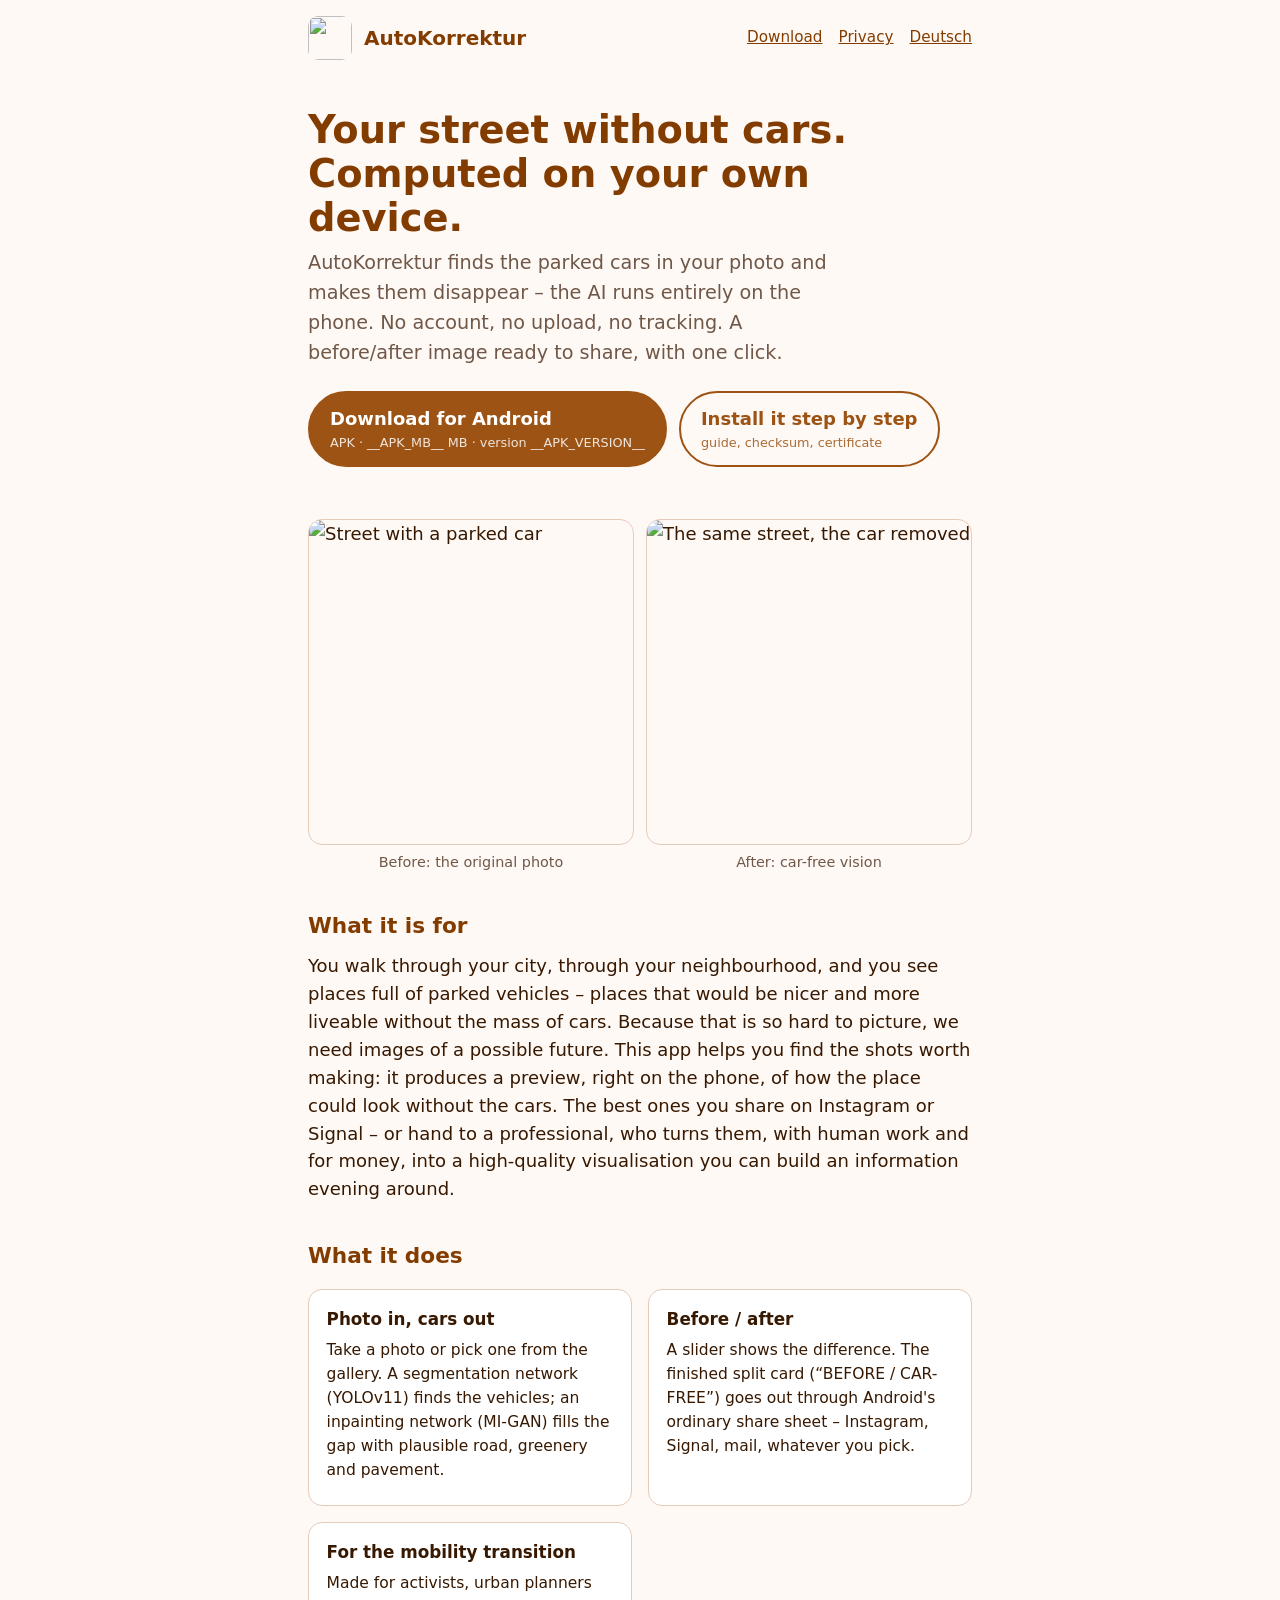
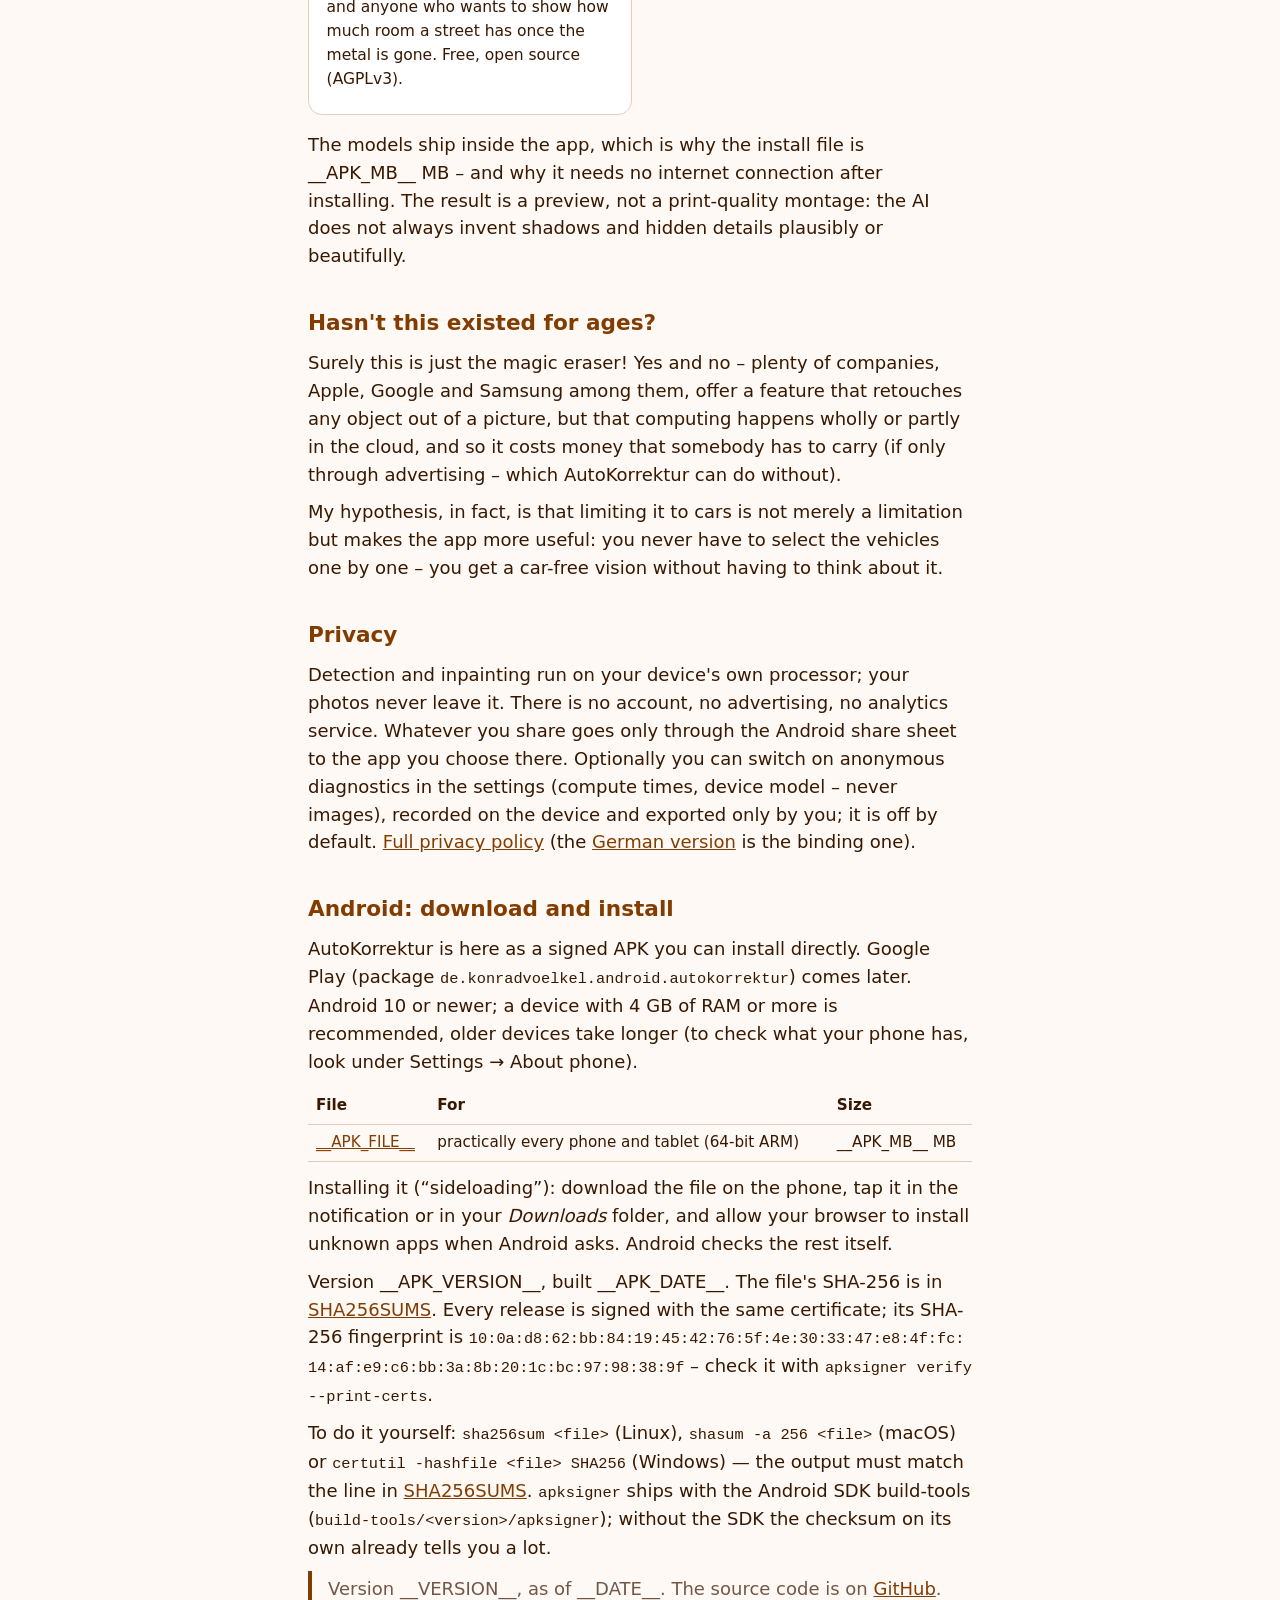
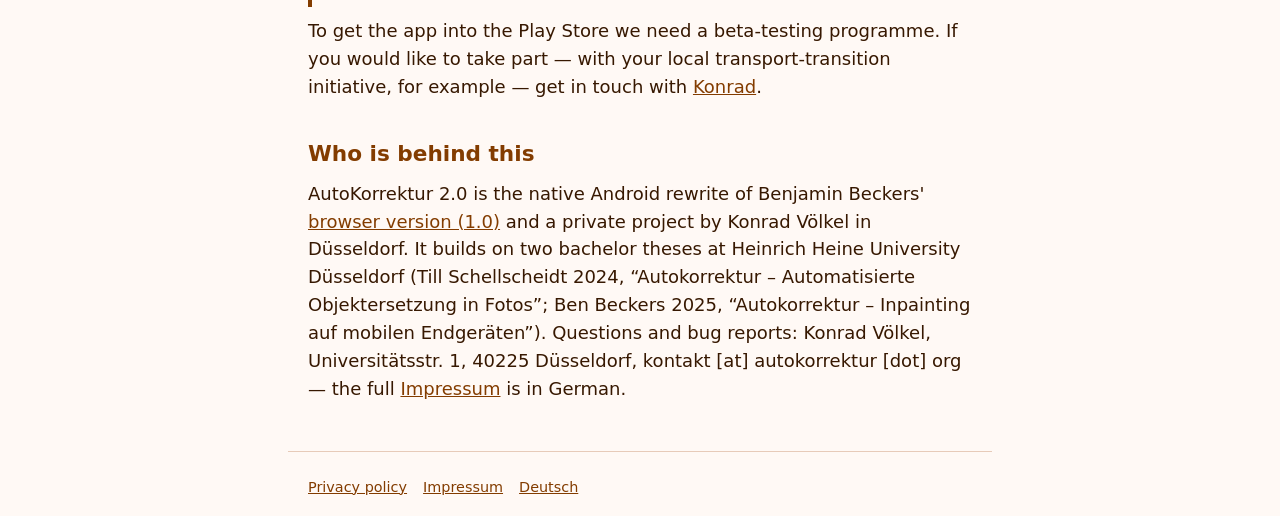
==== commit 8f6c8820: "feat(site): Beta-Tester gesucht, und vier Textänderungen - "Ein Vorher/Nachher-Bild zum Teilen, in w" ====
--- a/site/en.html
+++ b/site/en.html
@@ -36,7 +36,7 @@
 <main>
   <section class="hero">
     <h1>Your street without cars. Computed on your own device.</h1>
-    <p class="lede">AutoKorrektur finds the parked cars in your photo and makes them disappear – the AI runs entirely on the phone. No account, no upload, no tracking. A before/after image ready to share, in a few taps.</p>
+    <p class="lede">AutoKorrektur finds the parked cars in your photo and makes them disappear – the AI runs entirely on the phone. No account, no upload, no tracking. A before/after image ready to share, with one click.</p>
     <div class="actions">
       <a class="button primary" href="download/__APK_FILE__">Download for Android<small>APK · __APK_MB__ MB · version __APK_VERSION__</small></a>
       <a class="button secondary" href="#android">Install it step by step<small>guide, checksum, certificate</small></a>
@@ -57,13 +57,13 @@
     <div class="card"><h3>Before / after</h3><p>A slider shows the difference. The finished split card (“BEFORE / CAR-FREE”) goes out through Android's ordinary share sheet – Instagram, Signal, mail, whatever you pick.</p></div>
     <div class="card"><h3>For the mobility transition</h3><p>Made for activists, urban planners and anyone who wants to show how much room a street has once the metal is gone. Free, open source (AGPLv3).</p></div>
   </div>
-  <p>The models ship inside the app, which is why the install file is __APK_MB__ MB – and why it needs no internet connection after installing. The result is a sketch, not a print-quality montage: shadows, reflections and hidden details are invented plausibly, not always correctly.</p>
+  <p>The models ship inside the app, which is why the install file is __APK_MB__ MB – and why it needs no internet connection after installing. The result is a preview, not a print-quality montage: the AI does not always invent shadows and hidden details plausibly or beautifully.</p>
 
   <h2>Hasn't this existed for ages?</h2>
   <p>Surely this is just the magic eraser! Yes and no – plenty of companies, Apple, Google and Samsung among them, offer a feature that retouches any object out of a picture, but that computing happens wholly or partly in the cloud, and so it costs money that somebody has to carry (if only through advertising – which AutoKorrektur can do without).</p>
   <p>My hypothesis, in fact, is that limiting it to cars is not merely a limitation but makes the app more useful: you never have to select the vehicles one by one – you get a car-free vision without having to think about it.</p>
 
-  <h2>Privacy, in one paragraph</h2>
+  <h2>Privacy</h2>
   <p>Detection and inpainting run on your device's own processor; your photos never leave it. There is no account, no advertising, no analytics service. Whatever you share goes only through the Android share sheet to the app you choose there. Optionally you can switch on anonymous diagnostics in the settings (compute times, device model – never images), recorded on the device and exported only by you; it is off by default. <a href="privacy-en">Full privacy policy</a> (the <a href="privacy" lang="de">German version</a> is the binding one).</p>
 
   <h2 id="android">Android: download and install</h2>
@@ -76,6 +76,7 @@
   <p>Version __APK_VERSION__, built __APK_DATE__. The file's SHA-256 is in <a href="download/SHA256SUMS">SHA256SUMS</a>. Every release is signed with the same certificate; its SHA-256 fingerprint is <span class="mono sum">10:0a:d8:62:bb:84:19:45:42:76:5f:4e:30:33:47:e8:4f:fc:14:af:e9:c6:bb:3a:8b:20:1c:bc:97:98:38:9f</span> – check it with <code>apksigner verify --print-certs</code>.</p>
   <p>To do it yourself: <code>sha256sum &lt;file&gt;</code> (Linux), <code>shasum -a 256 &lt;file&gt;</code> (macOS) or <code>certutil -hashfile &lt;file&gt; SHA256</code> (Windows) — the output must match the line in <a href="download/SHA256SUMS">SHA256SUMS</a>. <code>apksigner</code> ships with the Android SDK build-tools (<code>build-tools/&lt;version&gt;/apksigner</code>); without the SDK the checksum on its own already tells you a lot.</p>
   <p class="note">Version __VERSION__, as of __DATE__. The source code is on <a href="https://github.com/konradvoelkel/AutoKorrektur">GitHub</a>.</p>
+  <p>To get the app into the Play Store we need a beta-testing programme. If you would like to take part — with your local transport-transition initiative, for example — get in touch with <a href="https://www.konradvoelkel.com/pages/contact">Konrad</a>.</p>
 
   <h2>Who is behind this</h2>
   <p>AutoKorrektur 2.0 is the native Android rewrite of Benjamin Beckers' <a href="https://github.com/BenB2/AutoKorrektur">browser version (1.0)</a> and a private project by Konrad Völkel in Düsseldorf. It builds on two bachelor theses at Heinrich Heine University Düsseldorf (Till Schellscheidt 2024, “Autokorrektur – Automatisierte Objektersetzung in Fotos”; Ben Beckers 2025, “Autokorrektur – Inpainting auf mobilen Endgeräten”). Questions and bug reports: Konrad Völkel, Universitätsstr. 1, 40225 Düsseldorf, kontakt [at] autokorrektur [dot] org — the full <a href="impressum">Impressum</a> is in German.</p>
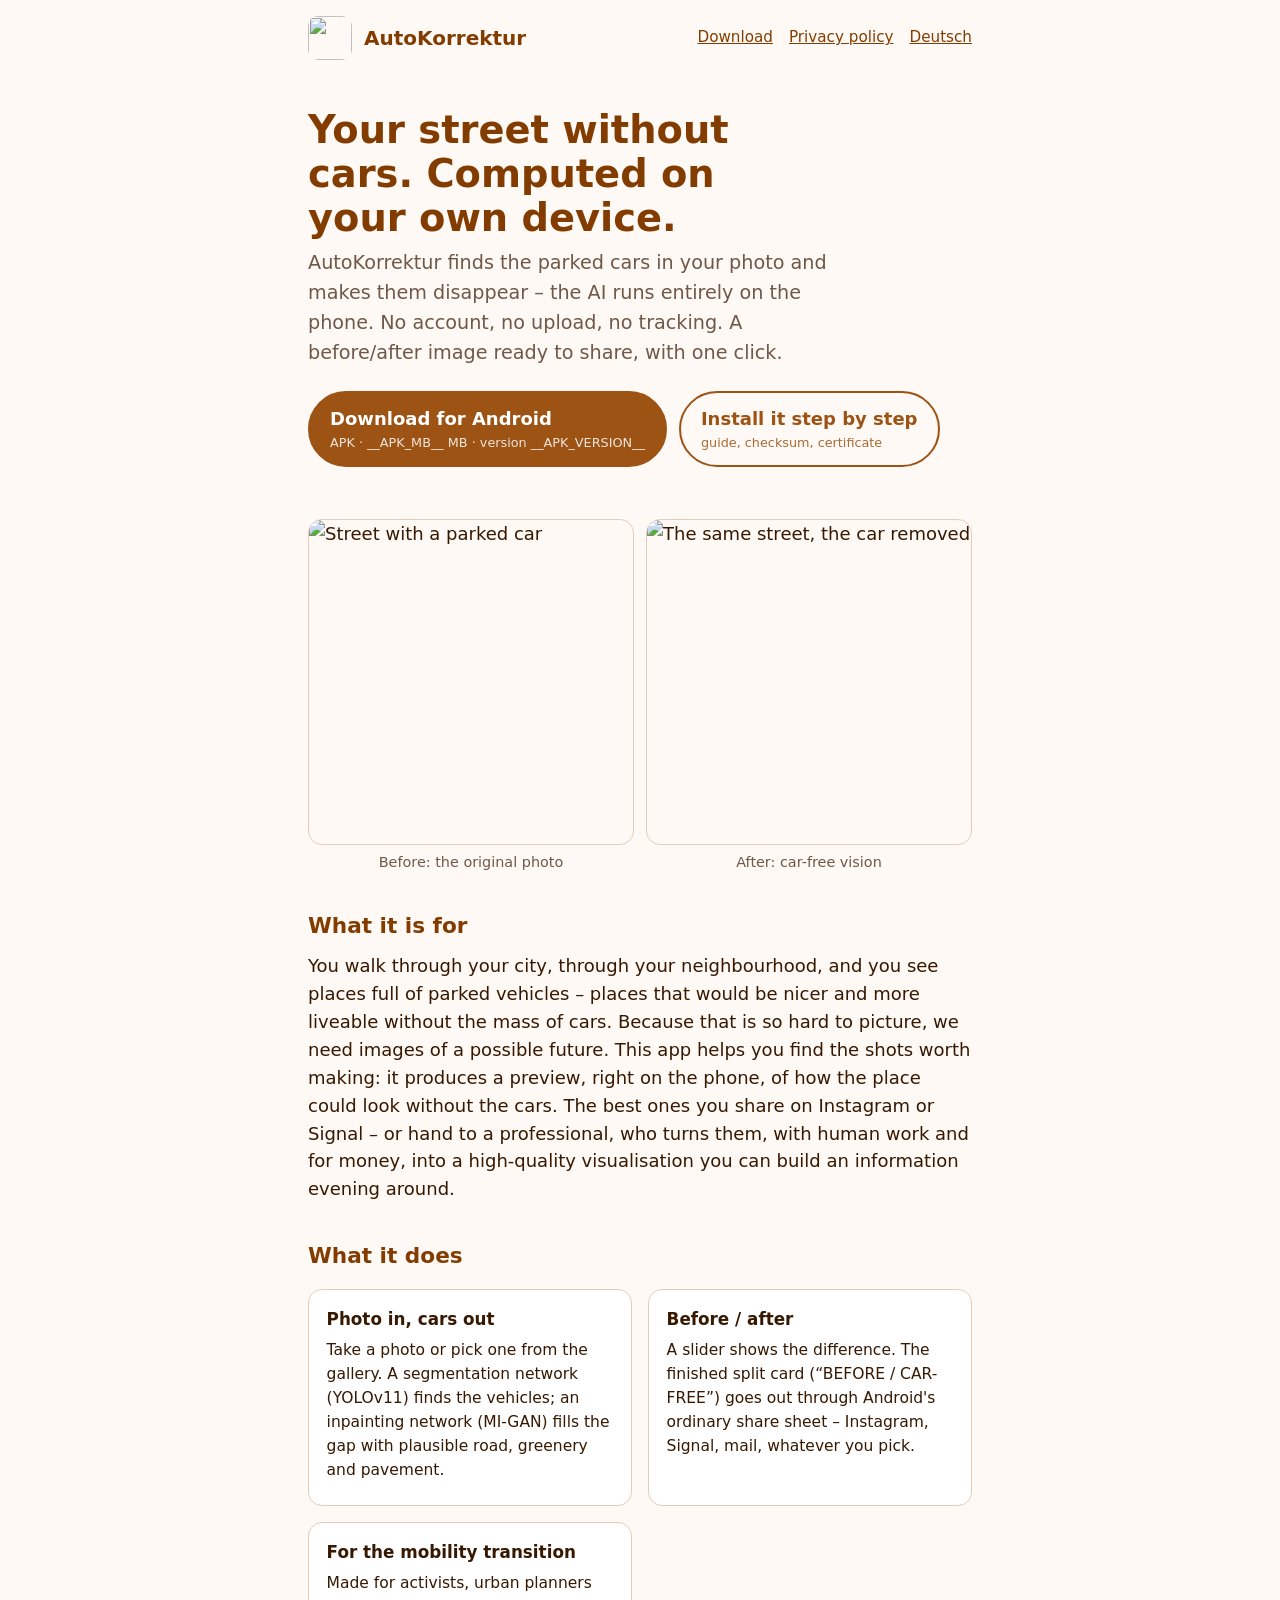
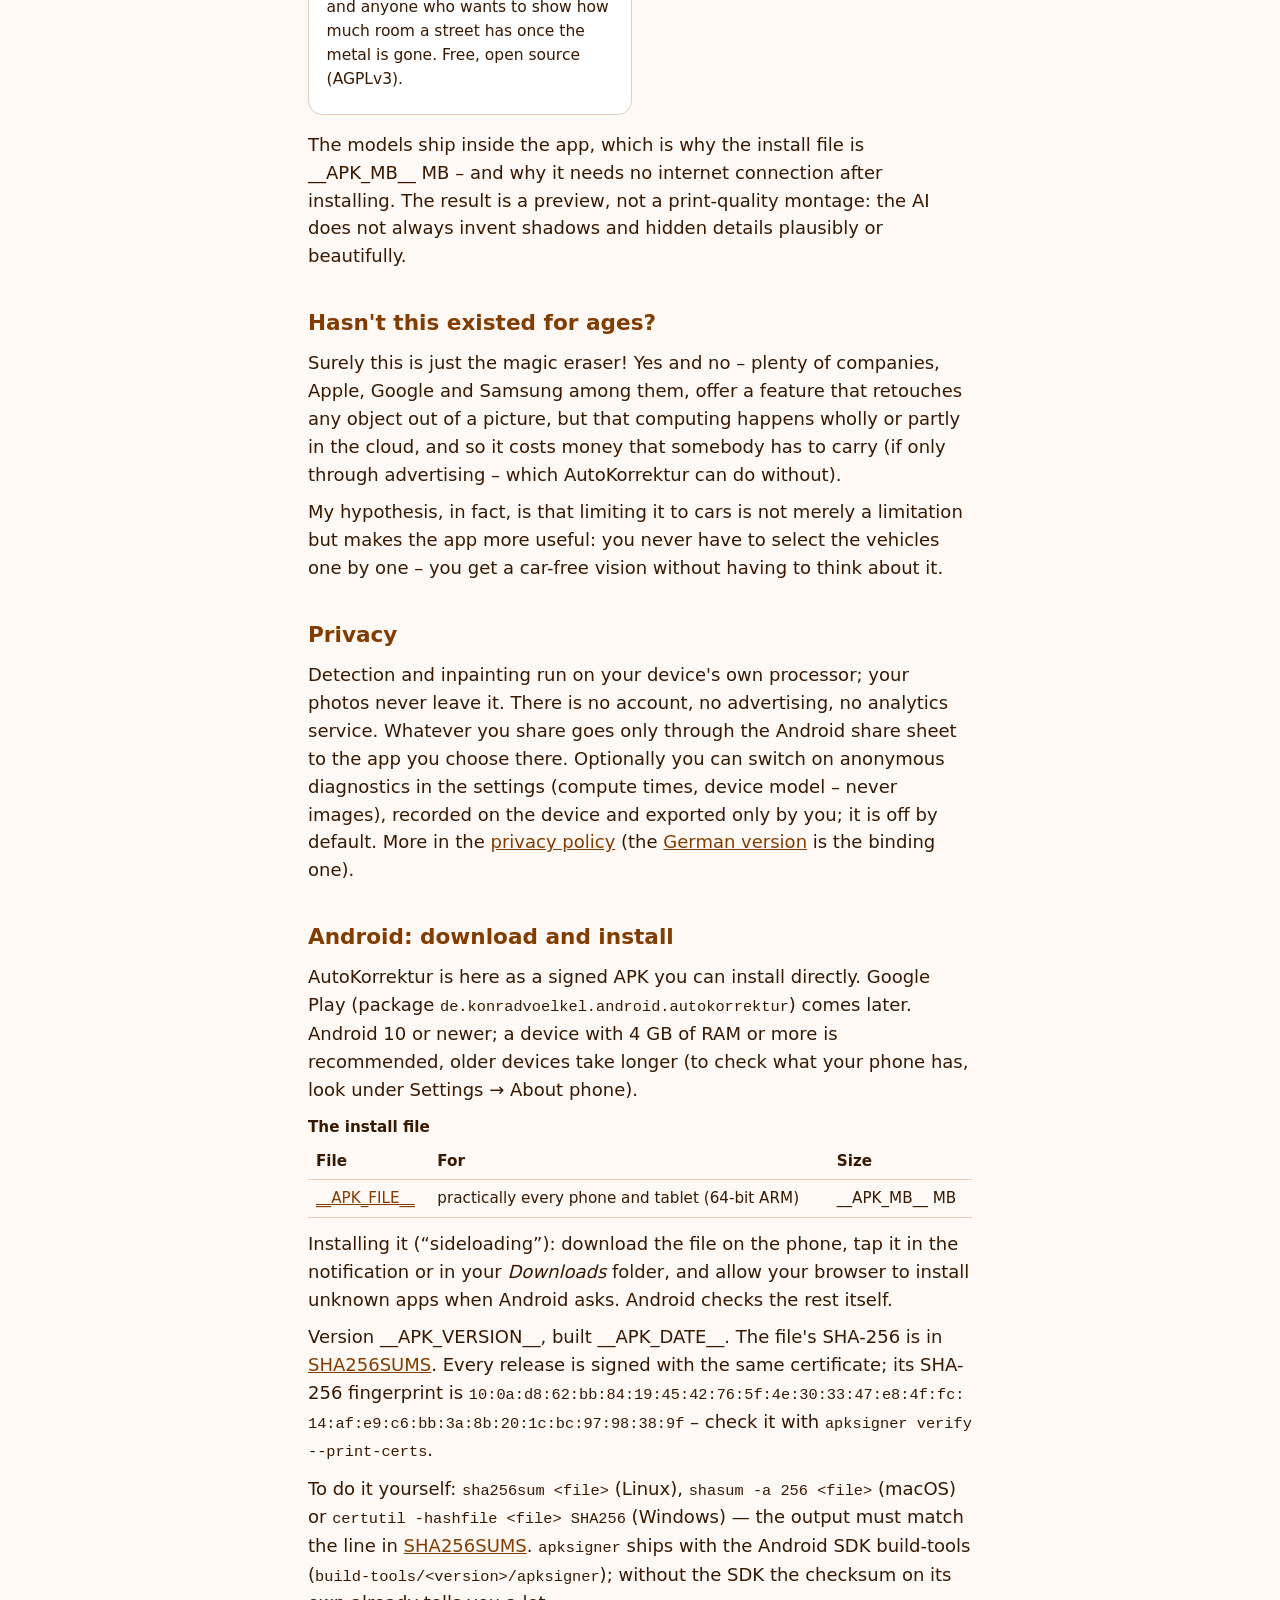
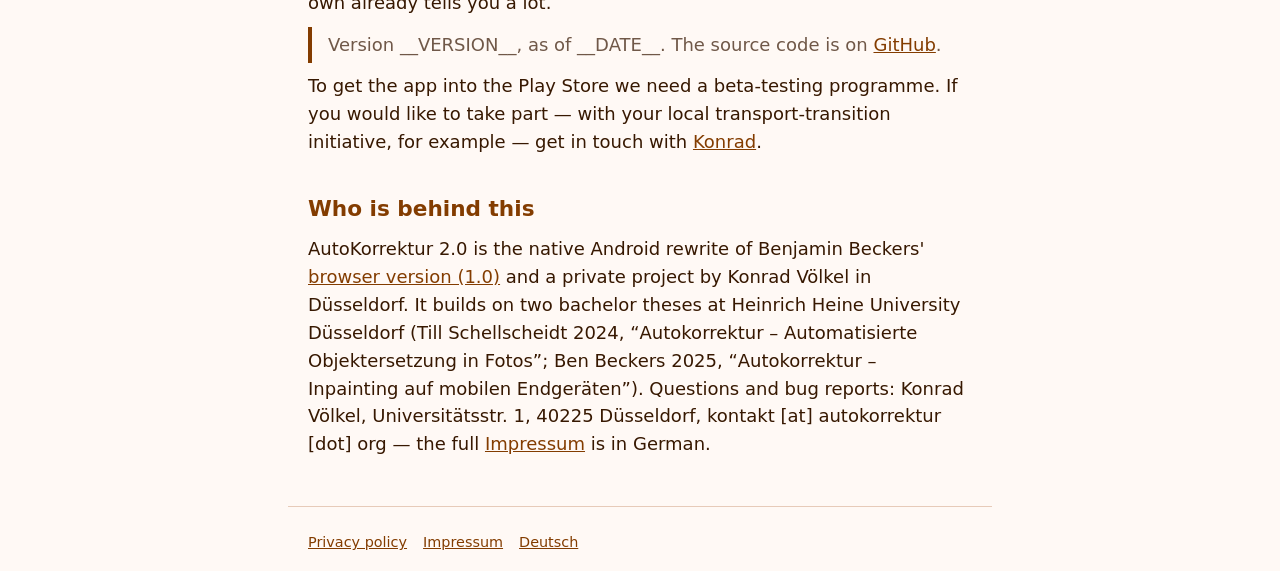
==== commit 9a72217d: "site: Abweichungen von Googles Modern Web Guidance behoben Geprueft am Commit 64a6d70 der Leitfaeden" ====
--- a/site/en.html
+++ b/site/en.html
@@ -3,6 +3,7 @@
 <head>
 <meta charset="utf-8">
 <meta name="viewport" content="width=device-width, initial-scale=1">
+<meta name="color-scheme" content="light dark">
 <title>AutoKorrektur – your street without cars, computed on your own device</title>
 <meta name="description" content="AutoKorrektur removes parked cars from your photos – AI inpainting entirely on the phone, no account, no tracking. Share a before/after image. Android app.">
 <!-- English version of index.html; the placeholders (double underscores) are filled by site/build.sh. -->
@@ -31,7 +32,7 @@
 <header class="site">
   <img src="icons/icon.svg" alt="" width="44" height="44">
   <a class="name" href="en.html">AutoKorrektur</a>
-  <nav><a href="#android">Download</a><a href="privacy-en">Privacy</a><a href="./" lang="de" hreflang="de">Deutsch</a></nav>
+  <nav><a href="#android">Download</a><a href="privacy-en">Privacy policy</a><a href="./" lang="de" hreflang="de">Deutsch</a></nav>
 </header>
 <main>
   <section class="hero">
@@ -44,8 +45,8 @@
   </section>
 
   <div class="pair">
-    <figure><img src="img/before.png" alt="Street with a parked car" width="640" height="640"><figcaption>Before: the original photo</figcaption></figure>
-    <figure><img src="img/after.png" alt="The same street, the car removed" width="640" height="640"><figcaption>After: car-free vision</figcaption></figure>
+    <figure><picture><source srcset="img/before.avif" type="image/avif"><source srcset="img/before.webp" type="image/webp"><img src="img/before.png" alt="Street with a parked car" width="640" height="640" fetchpriority="high"></picture><figcaption>Before: the original photo</figcaption></figure>
+    <figure><picture><source srcset="img/after.avif" type="image/avif"><source srcset="img/after.webp" type="image/webp"><img src="img/after.png" alt="The same street, the car removed" width="640" height="640"></picture><figcaption>After: car-free vision</figcaption></figure>
   </div>
 
   <h2>What it is for</h2>
@@ -64,14 +65,17 @@
   <p>My hypothesis, in fact, is that limiting it to cars is not merely a limitation but makes the app more useful: you never have to select the vehicles one by one – you get a car-free vision without having to think about it.</p>
 
   <h2>Privacy</h2>
-  <p>Detection and inpainting run on your device's own processor; your photos never leave it. There is no account, no advertising, no analytics service. Whatever you share goes only through the Android share sheet to the app you choose there. Optionally you can switch on anonymous diagnostics in the settings (compute times, device model – never images), recorded on the device and exported only by you; it is off by default. <a href="privacy-en">Full privacy policy</a> (the <a href="privacy" lang="de">German version</a> is the binding one).</p>
+  <p>Detection and inpainting run on your device's own processor; your photos never leave it. There is no account, no advertising, no analytics service. Whatever you share goes only through the Android share sheet to the app you choose there. Optionally you can switch on anonymous diagnostics in the settings (compute times, device model – never images), recorded on the device and exported only by you; it is off by default. More in the <a href="privacy-en">privacy policy</a> (the <a href="privacy" lang="de">German version</a> is the binding one).</p>
 
   <h2 id="android">Android: download and install</h2>
   <p>AutoKorrektur is here as a signed APK you can install directly. Google Play (package <code>de.konradvoelkel.android.autokorrektur</code>) comes later. Android 10 or newer; a device with 4 GB of RAM or more is recommended, older devices take longer (to check what your phone has, look under Settings → About phone).</p>
+  <div class="table-wrap" role="region" aria-labelledby="apk-table" tabindex="0">
   <table>
-    <tr><th>File</th><th>For</th><th>Size</th></tr>
-    <tr><td><a href="download/__APK_FILE__">__APK_FILE__</a></td><td>practically every phone and tablet (64-bit ARM)</td><td>__APK_MB__ MB</td></tr>
+    <caption id="apk-table">The install file</caption>
+    <thead><tr><th scope="col">File</th><th scope="col">For</th><th scope="col">Size</th></tr></thead>
+    <tbody><tr><td><a href="download/__APK_FILE__">__APK_FILE__</a></td><td>practically every phone and tablet (64-bit ARM)</td><td>__APK_MB__ MB</td></tr></tbody>
   </table>
+  </div>
   <p>Installing it (“sideloading”): download the file on the phone, tap it in the notification or in your <em>Downloads</em> folder, and allow your browser to install unknown apps when Android asks. Android checks the rest itself.</p>
   <p>Version __APK_VERSION__, built __APK_DATE__. The file's SHA-256 is in <a href="download/SHA256SUMS">SHA256SUMS</a>. Every release is signed with the same certificate; its SHA-256 fingerprint is <span class="mono sum">10:0a:d8:62:bb:84:19:45:42:76:5f:4e:30:33:47:e8:4f:fc:14:af:e9:c6:bb:3a:8b:20:1c:bc:97:98:38:9f</span> – check it with <code>apksigner verify --print-certs</code>.</p>
   <p>To do it yourself: <code>sha256sum &lt;file&gt;</code> (Linux), <code>shasum -a 256 &lt;file&gt;</code> (macOS) or <code>certutil -hashfile &lt;file&gt; SHA256</code> (Windows) — the output must match the line in <a href="download/SHA256SUMS">SHA256SUMS</a>. <code>apksigner</code> ships with the Android SDK build-tools (<code>build-tools/&lt;version&gt;/apksigner</code>); without the SDK the checksum on its own already tells you a lot.</p>
@@ -79,10 +83,10 @@
   <p>To get the app into the Play Store we need a beta-testing programme. If you would like to take part — with your local transport-transition initiative, for example — get in touch with <a href="https://www.konradvoelkel.com/pages/contact">Konrad</a>.</p>
 
   <h2>Who is behind this</h2>
-  <p>AutoKorrektur 2.0 is the native Android rewrite of Benjamin Beckers' <a href="https://github.com/BenB2/AutoKorrektur">browser version (1.0)</a> and a private project by Konrad Völkel in Düsseldorf. It builds on two bachelor theses at Heinrich Heine University Düsseldorf (Till Schellscheidt 2024, “Autokorrektur – Automatisierte Objektersetzung in Fotos”; Ben Beckers 2025, “Autokorrektur – Inpainting auf mobilen Endgeräten”). Questions and bug reports: Konrad Völkel, Universitätsstr. 1, 40225 Düsseldorf, kontakt [at] autokorrektur [dot] org — the full <a href="impressum">Impressum</a> is in German.</p>
+  <p>AutoKorrektur 2.0 is the native Android rewrite of Benjamin Beckers' <a href="https://github.com/BenB2/AutoKorrektur">browser version (1.0)</a> and a private project by Konrad Völkel in Düsseldorf. It builds on two bachelor theses at Heinrich Heine University Düsseldorf (Till Schellscheidt 2024, “<span lang="de">Autokorrektur – Automatisierte Objektersetzung in Fotos</span>”; Ben Beckers 2025, “<span lang="de">Autokorrektur – Inpainting auf mobilen Endgeräten</span>”). Questions and bug reports: Konrad Völkel, Universitätsstr. 1, 40225 Düsseldorf, kontakt [at] autokorrektur [dot] org — the full <a href="impressum" lang="de" hreflang="de">Impressum</a> is in German.</p>
 </main>
 <footer class="site">
-  <a href="privacy-en">Privacy policy</a><a href="impressum">Impressum</a><a href="./" lang="de">Deutsch</a>
+  <a href="privacy-en">Privacy policy</a><a href="impressum" lang="de" hreflang="de">Impressum</a><a href="./" lang="de">Deutsch</a>
 </footer>
 </body>
 </html>
--- a/site/site.css
+++ b/site/site.css
@@ -7,10 +7,8 @@
   --brand: oklch(0.52 0.12 55);          /* #9c5313 -- white on it is 5.7:1 */
   --primary: oklch(0.52 0.12 55);
   --on-primary: #fff;
-  --primary-container: oklch(0.95 0.03 55);
   --bg: oklch(0.985 0.008 55);
   --surface: #fff;
-  --surface-2: oklch(0.95 0.03 55);
   --ink: oklch(0.25 0.06 55);
   --muted: oklch(0.48 0.04 55);
   --outline: oklch(0.86 0.04 55);
@@ -20,15 +18,16 @@
 }
 @media (prefers-color-scheme: dark) {
   :root { --primary: oklch(0.75 0.12 55); --on-primary: oklch(0.25 0.06 55);
-    --primary-container: oklch(0.38 0.09 55);
-    --bg: oklch(0.18 0.02 55); --surface: oklch(0.22 0.025 55); --surface-2: oklch(0.26 0.03 55);
+    --bg: oklch(0.18 0.02 55); --surface: oklch(0.22 0.025 55);
     --ink: oklch(0.93 0.02 55); --muted: oklch(0.75 0.02 55);
     --outline: oklch(0.35 0.03 55); --accent: oklch(0.75 0.12 55); }
 }
 * { box-sizing: border-box; }
-body { margin: 0; background: var(--bg); color: var(--ink); font: 18px/1.55 var(--font); }
+/* rem, not px: the body follows the reader's own default font size (18 px at the usual 16). */
+body { margin: 0; background: var(--bg); color: var(--ink); font: 1.125rem/1.55 var(--font);
+  overflow-wrap: break-word; /* the net for long words at a doubled font size; inert otherwise */ }
 a { color: var(--accent); }
-a:focus-visible, .button:focus-visible { outline: 3px solid var(--focus); outline-offset: 2px; }
+a:focus-visible, .button:focus-visible, .table-wrap:focus-visible { outline: 3px solid var(--focus); outline-offset: 2px; }
 main, header.site, footer.site { max-width: 44rem; margin-inline: auto; padding-inline: 1.25rem; }
 /* flex-wrap, and a nav that drops to its own full-width row once it no longer fits beside the
    name: without it the three nav links pushed the header to 480 px and every page scrolled
@@ -36,15 +35,15 @@
 header.site { display: flex; align-items: center; gap: .75rem; padding-block: 1rem; flex-wrap: wrap; }
 header.site img { width: 44px; height: 44px; border-radius: 10px; }
 header.site .name { font-weight: 700; font-size: 1.25rem; color: var(--accent); text-decoration: none; }
-header.site nav { margin-left: auto; font-size: .95rem; display: flex; flex-wrap: wrap; gap: 0 1rem; }
-header.site nav a { margin-left: 0; }
-@media (max-width: 26rem) { header.site nav { margin-left: 0; width: 100%; } }
+header.site nav { margin-inline-start: auto; font-size: .95rem; display: flex; flex-wrap: wrap; gap: 0 1rem; }
+@media (max-width: 26rem) { header.site nav { margin-inline-start: 0; width: 100%; } }
 .hero { padding: 2rem 0 1rem; }
 .hero h1 { font-size: 2.4rem; line-height: 1.15; margin: 0 0 .5rem; color: var(--accent); }
 .hero .lede { font-size: 1.2rem; color: var(--muted); margin: 0 0 1.5rem; max-width: 34rem; }
 .actions { display: flex; flex-wrap: wrap; gap: .75rem; margin: 1rem 0; }
 .button { display: inline-block; padding: .75rem 1.25rem; border-radius: 999px; font-weight: 600;
-  text-decoration: none; border: 2px solid var(--primary); }
+  text-decoration: none; border: 2px solid var(--primary);
+  overflow-wrap: anywhere; hyphens: auto; /* "herunterladen" at a doubled font size */ }
 .button.primary { background: var(--primary); color: var(--on-primary); }
 .button.secondary { color: var(--primary); background: transparent; }
 .button small { display: block; font-weight: 400; font-size: .8rem; opacity: .85; }
@@ -54,16 +53,19 @@
    pushed /privacy 5 px wide. hyphens: auto breaks them at syllables where the browser has the
    dictionary (the pages carry lang=de/en); break-word is only the net that keeps the page from
    scrolling sideways when it does not, and the smaller headings below keep it from firing. */
-h1, h2, h3 { overflow-wrap: break-word; hyphens: auto; }
+h1, h2, h3 { overflow-wrap: break-word; hyphens: auto; text-wrap: balance; }
 p, li { margin: .6rem 0; }
-.note { border-left: 4px solid var(--accent); padding: .25rem 0 .25rem 1rem; color: var(--muted); }
-.cards { display: grid; gap: 1rem; grid-template-columns: repeat(auto-fit, minmax(14rem, 1fr)); margin: 1rem 0; }
+.note { border-inline-start: 4px solid var(--accent); padding-block: .25rem; padding-inline-start: 1rem; color: var(--muted); }
+/* min(100%, 14rem): with a large default font 14rem is wider than a phone, and a bare
+   minmax(14rem, 1fr) then pushed the page sideways (375 px phone, 32 px root: 570 px). */
+.cards { display: grid; gap: 1rem; grid-template-columns: repeat(auto-fit, minmax(min(100%, 14rem), 1fr)); margin: 1rem 0; }
 .card { background: var(--surface); border: 1px solid var(--outline); border-radius: 14px; padding: 1rem 1.1rem; }
 .card h3 { margin-top: 0; }
 .card p { margin: .4rem 0; font-size: .97rem; }
 /* before/after pair from media/ */
-.pair { display: grid; gap: .75rem; grid-template-columns: repeat(auto-fit, minmax(14rem, 1fr)); margin: 1.25rem 0; }
+.pair { display: grid; gap: .75rem; grid-template-columns: repeat(auto-fit, minmax(min(100%, 14rem), 1fr)); margin: 1.25rem 0; }
 .pair figure { margin: 0; }
+.pair picture { display: block; }
 .pair img { width: 100%; height: auto; border-radius: 14px; border: 1px solid var(--outline); display: block; }
 .pair figcaption { font-size: .9rem; color: var(--muted); text-align: center; margin-top: .35rem; }
 /* overflow-wrap: the package name is one 38-character token and pushed the landing pages past
@@ -72,9 +74,17 @@
   overflow-wrap: anywhere; }
 .sum { word-break: break-all; }
 table { border-collapse: collapse; width: 100%; font-size: .95rem; margin: .75rem 0; }
-th, td { text-align: left; padding: .4rem .5rem; border-bottom: 1px solid var(--outline); vertical-align: top; }
-footer.site { margin-top: 3rem; padding-block: 1.5rem; border-top: 1px solid var(--outline); color: var(--muted); font-size: .9rem; }
-footer.site a { margin-right: 1rem; }
+/* At a doubled font size three columns of words no longer fit a phone; the table then scrolls in
+   its own focusable region (data tables are exempt from WCAG 1.4.10 Reflow) instead of the page. */
+.table-wrap { overflow-x: auto; margin: .75rem 0; }
+.table-wrap table { margin: 0; }
+caption { text-align: start; font-weight: 600; padding-block-end: .25rem; }
+th, td { text-align: start; padding: .4rem .5rem; border-bottom: 1px solid var(--outline); vertical-align: top; }
+/* flex + gap, not margins on inline links: the links touch in the markup (</a><a>), so as inline
+   boxes they had no break opportunity and ran off the edge at a doubled font size. */
+/* anywhere: flex items keep their min-content width, and break-word does not lower it. */
+header.site .name, header.site nav a, footer.site a { overflow-wrap: anywhere; }
+footer.site { display: flex; flex-wrap: wrap; gap: 0 1rem; margin-top: 3rem; padding-block: 1.5rem; border-top: 1px solid var(--outline); color: var(--muted); font-size: .9rem; }
 /* privacy*.html are pandoc output: give their title the hero look */
 .doc h1 { font-size: 2rem; line-height: 1.2; margin: 1.5rem 0 .5rem; color: var(--accent); }
 .doc h2 { font-size: 1.3rem; }
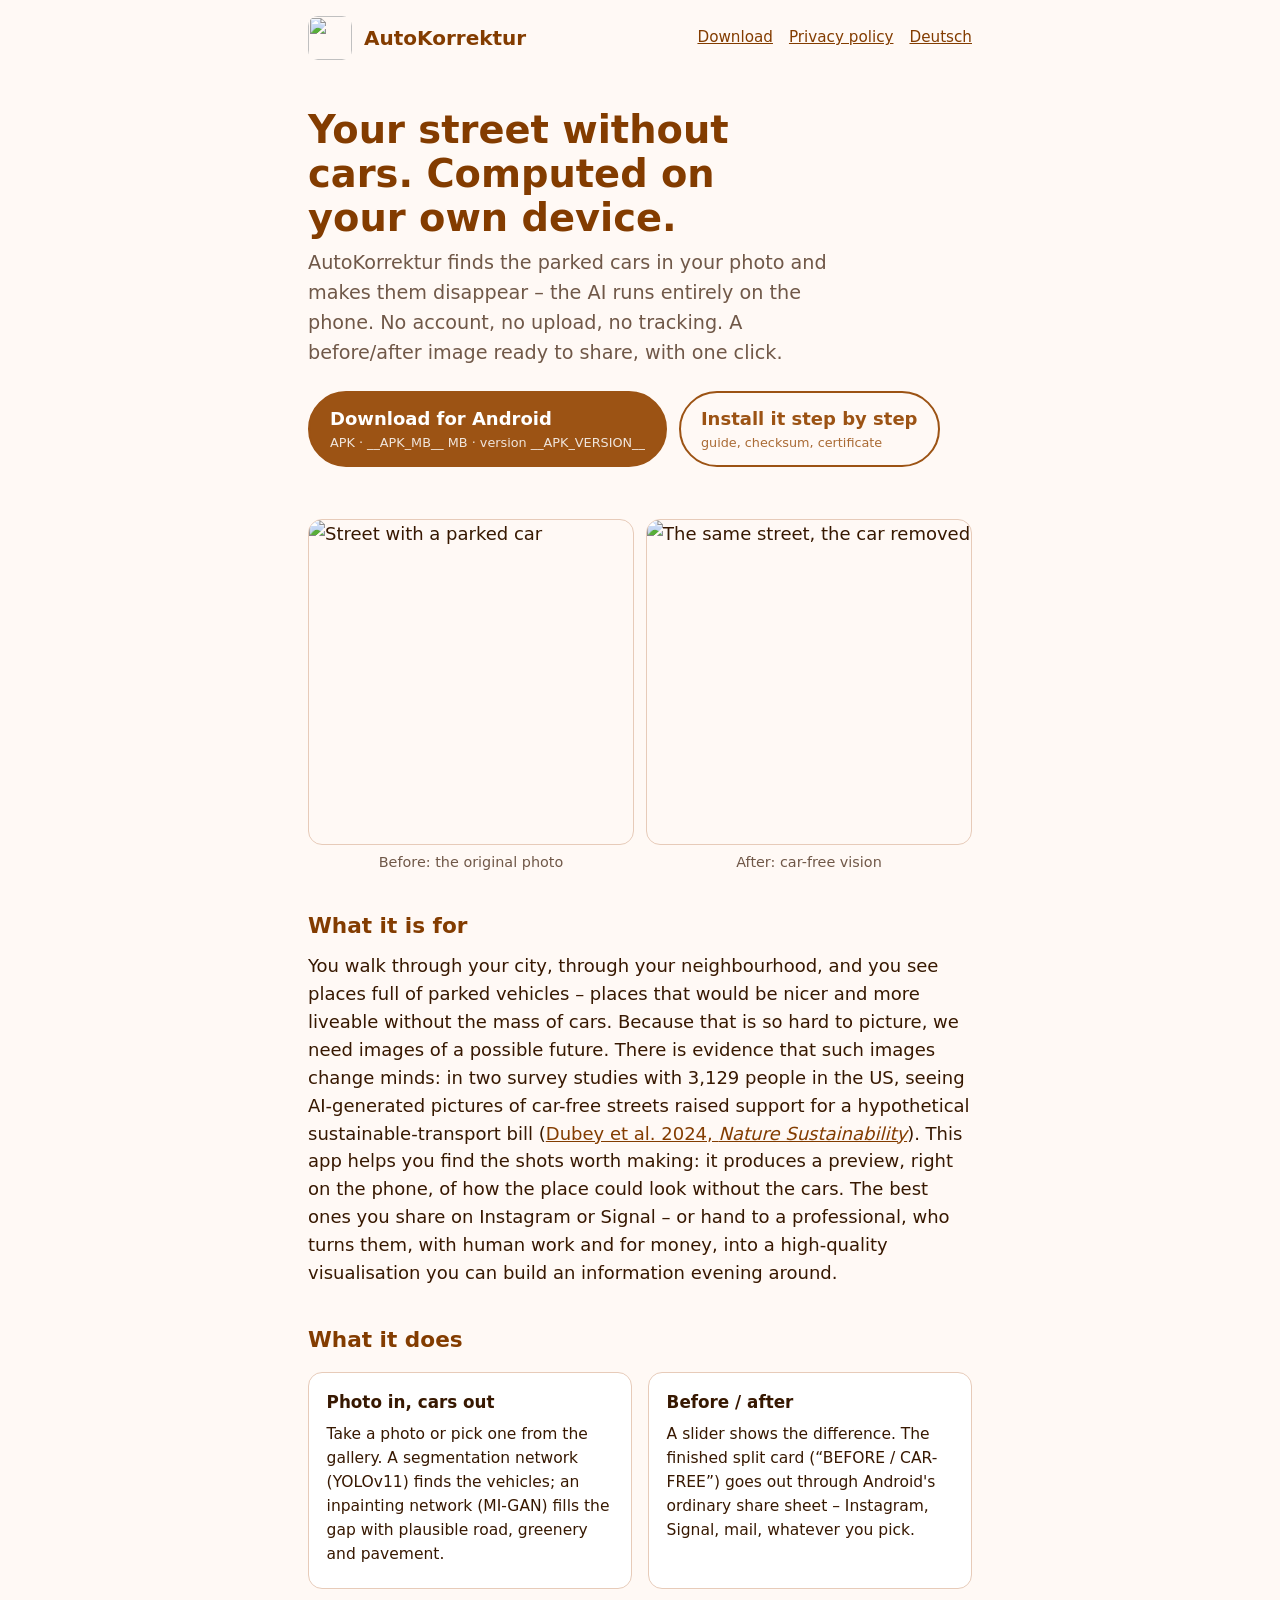
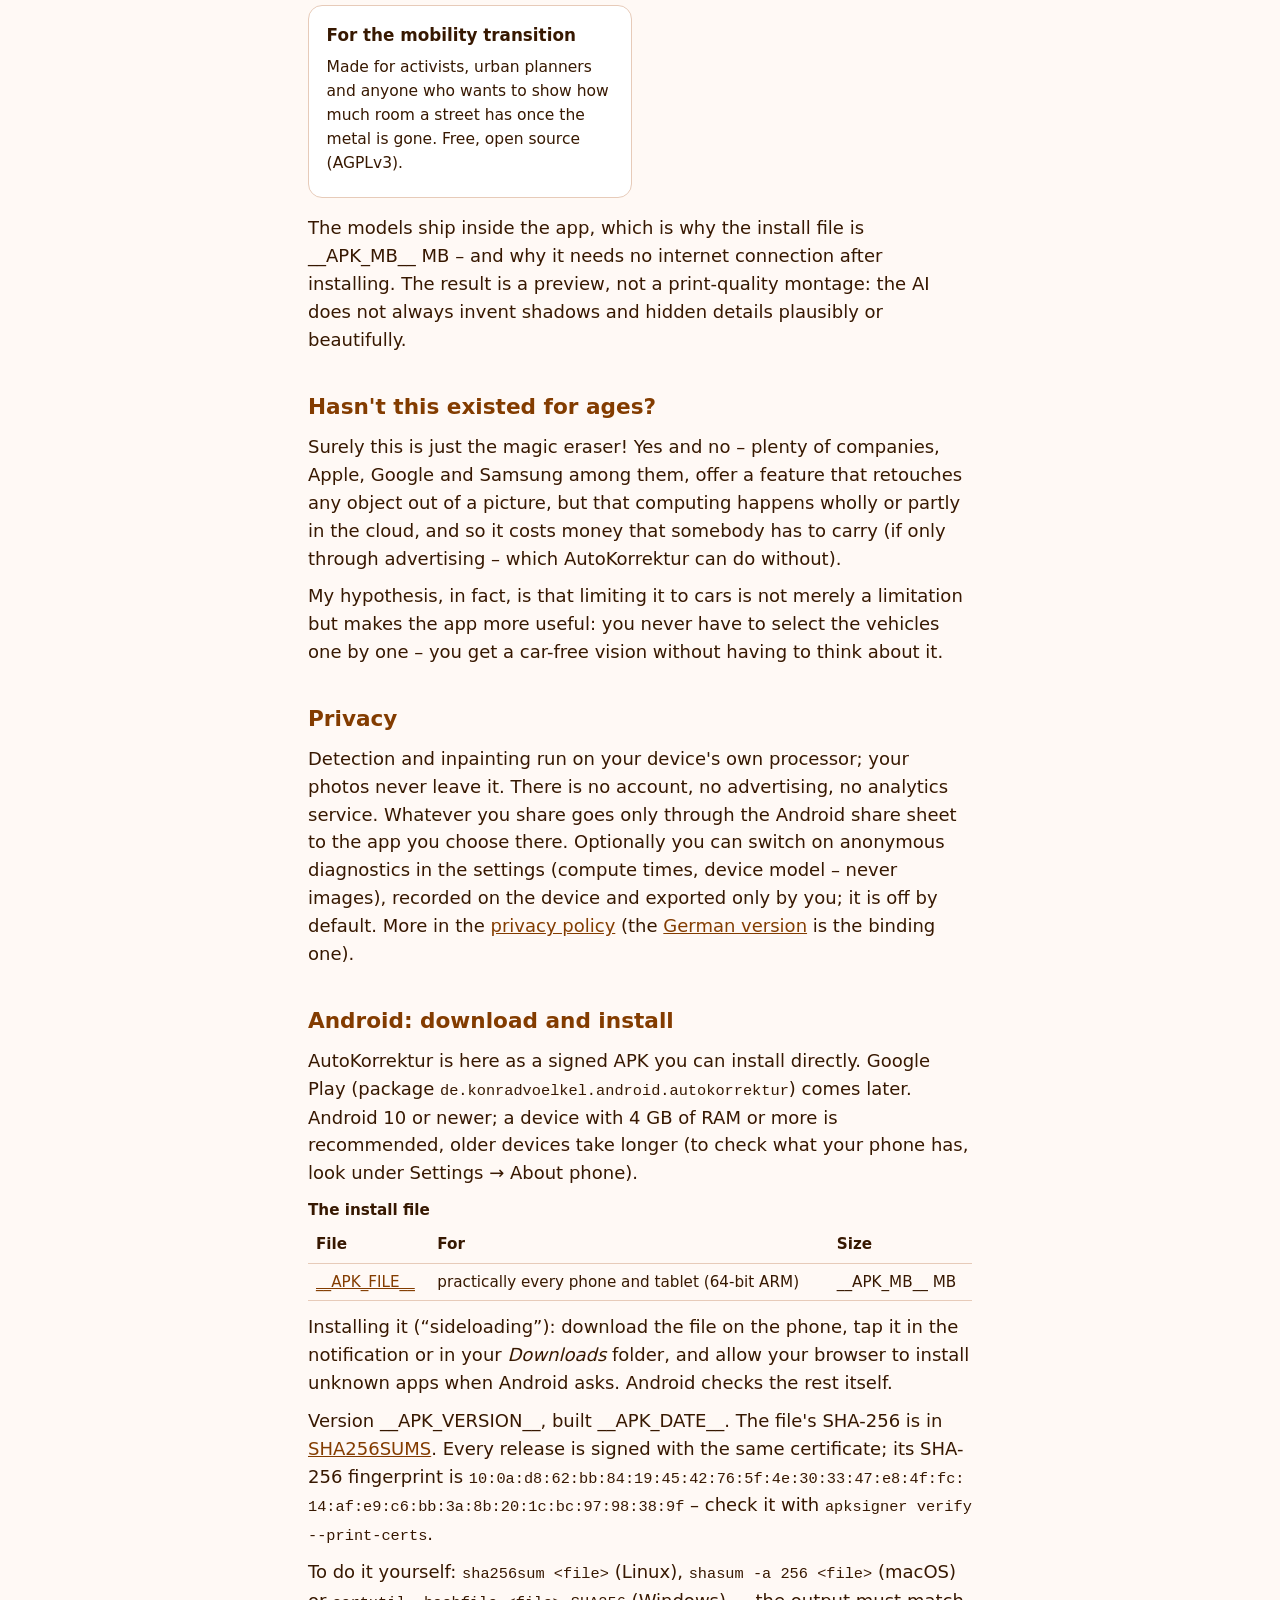
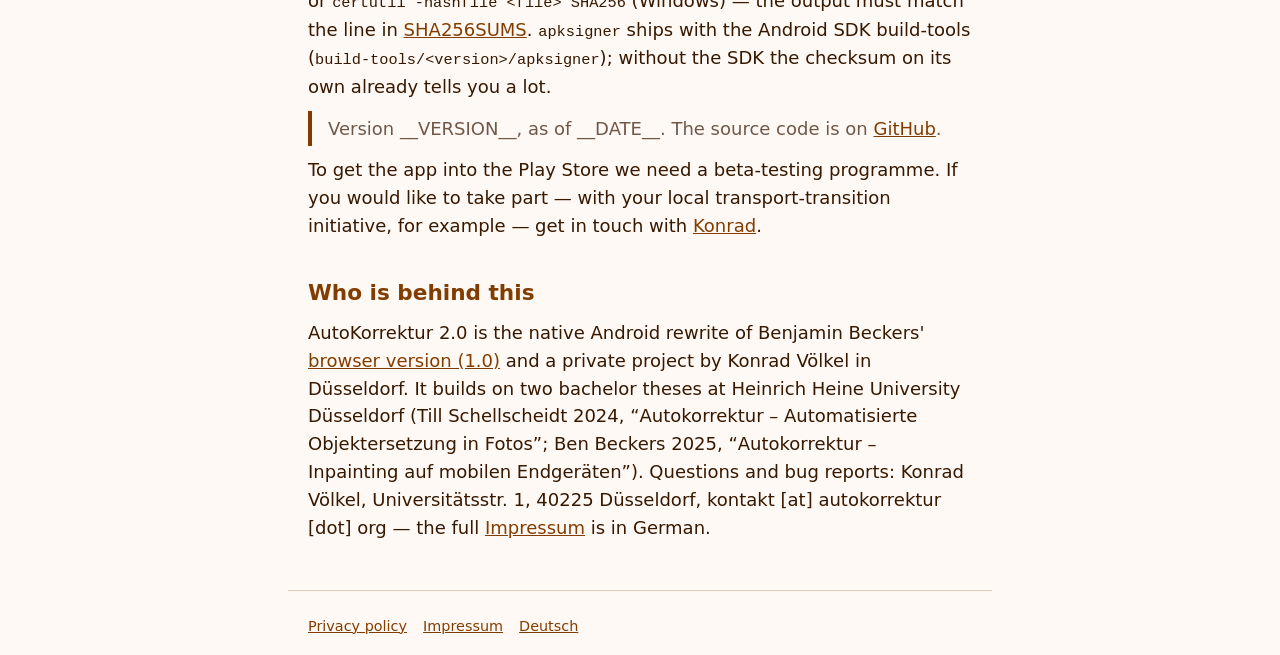
==== commit 44573836: "docs: Dubey et al. 2024 als Beleg fuer die Wirkung autofreier Strassenbilder Website (de/en, "Wofuer" ====
--- a/site/en.html
+++ b/site/en.html
@@ -50,7 +50,7 @@
   </div>
 
   <h2>What it is for</h2>
-  <p>You walk through your city, through your neighbourhood, and you see places full of parked vehicles – places that would be nicer and more liveable without the mass of cars. Because that is so hard to picture, we need images of a possible future. This app helps you find the shots worth making: it produces a preview, right on the phone, of how the place could look without the cars. The best ones you share on Instagram or Signal – or hand to a professional, who turns them, with human work and for money, into a high-quality visualisation you can build an information evening around.</p>
+  <p>You walk through your city, through your neighbourhood, and you see places full of parked vehicles – places that would be nicer and more liveable without the mass of cars. Because that is so hard to picture, we need images of a possible future. There is evidence that such images change minds: in two survey studies with 3,129 people in the US, seeing AI-generated pictures of car-free streets raised support for a hypothetical sustainable-transport bill (<a href="https://doi.org/10.1038/s41893-024-01299-6">Dubey et al. 2024, <cite>Nature Sustainability</cite></a>). This app helps you find the shots worth making: it produces a preview, right on the phone, of how the place could look without the cars. The best ones you share on Instagram or Signal – or hand to a professional, who turns them, with human work and for money, into a high-quality visualisation you can build an information evening around.</p>
 
   <h2>What it does</h2>
   <div class="cards">
--- a/site/site.css
+++ b/site/site.css
@@ -1,7 +1,10 @@
 /* autokorrektur.org -- the landing, privacy and Impressum pages. Palette: BRANDING.md, hue 55°
    (orange). Every tone is oklch(L C 55) with only L and C moved; if something doesn't fit, move
    L/C for the whole set instead of patching one value. No external resource (the site's CSP is
-   default-src 'self', server repo role autokorrektur). Same layout as laberampel.de's site.css. */
+   default-src 'self', server repo role autokorrektur). Same layout as laberampel.de's site.css.
+   Browser support (Konrad, 2026-11-26), for this file and the HTML pages alike: what a page needs to
+   work is Baseline Widely available. Anything newer only as progressive enhancement that leaves the
+   same content (fetchpriority, text-wrap); nothing that would need a polyfill. */
 :root {
   color-scheme: light dark;
   --brand: oklch(0.52 0.12 55);          /* #9c5313 -- white on it is 5.7:1 */
